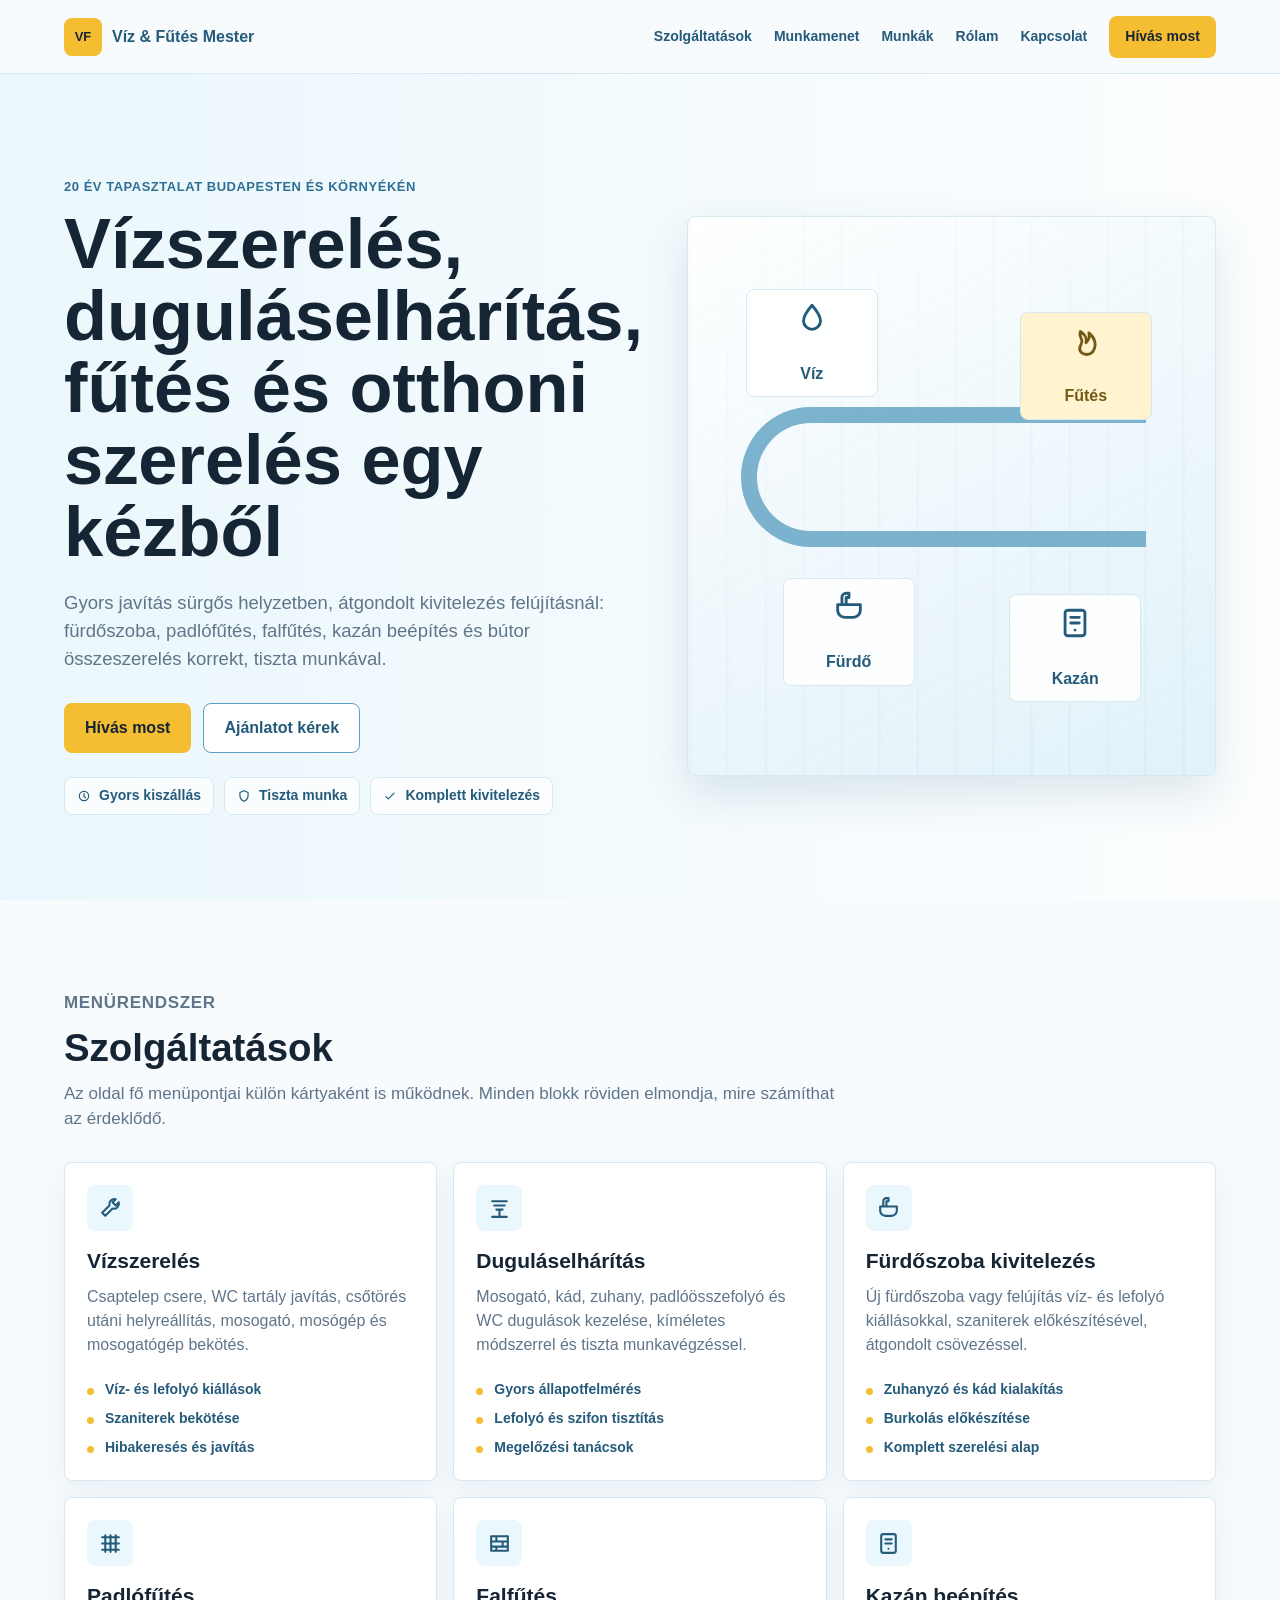
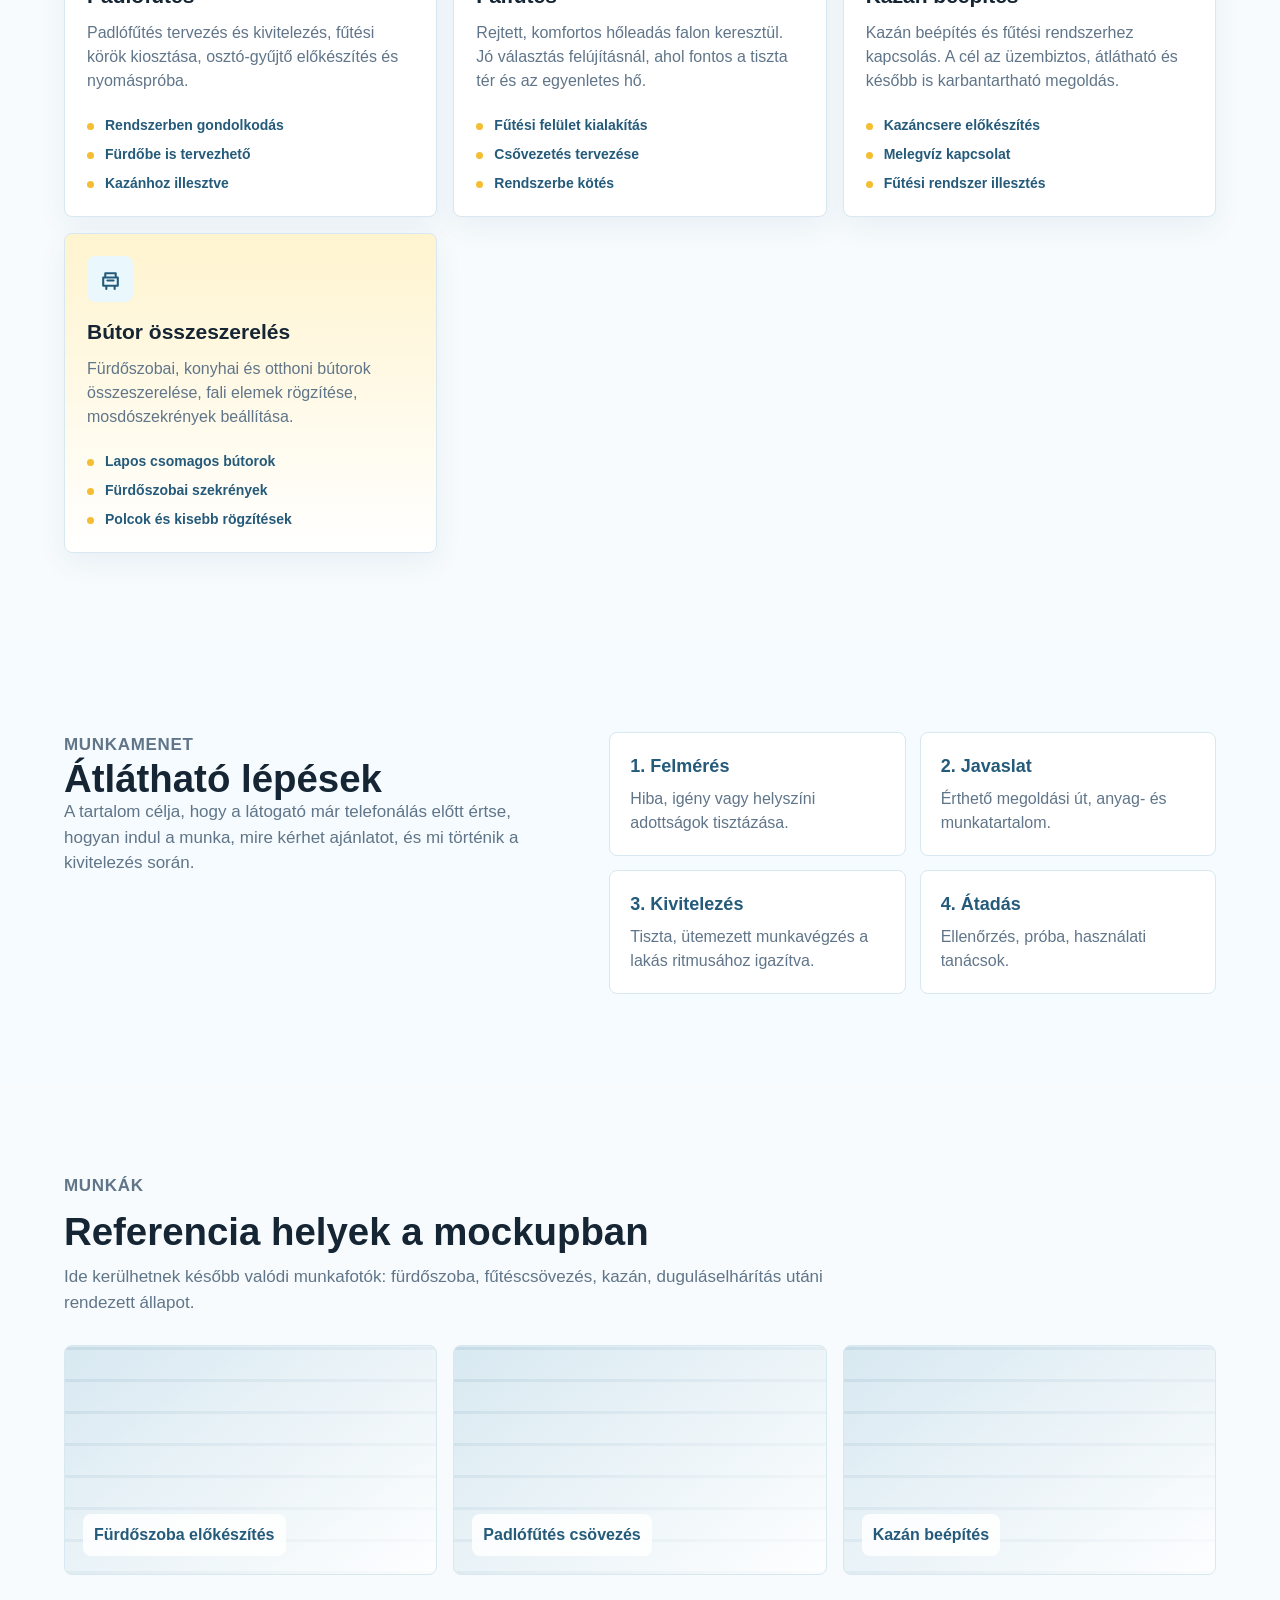
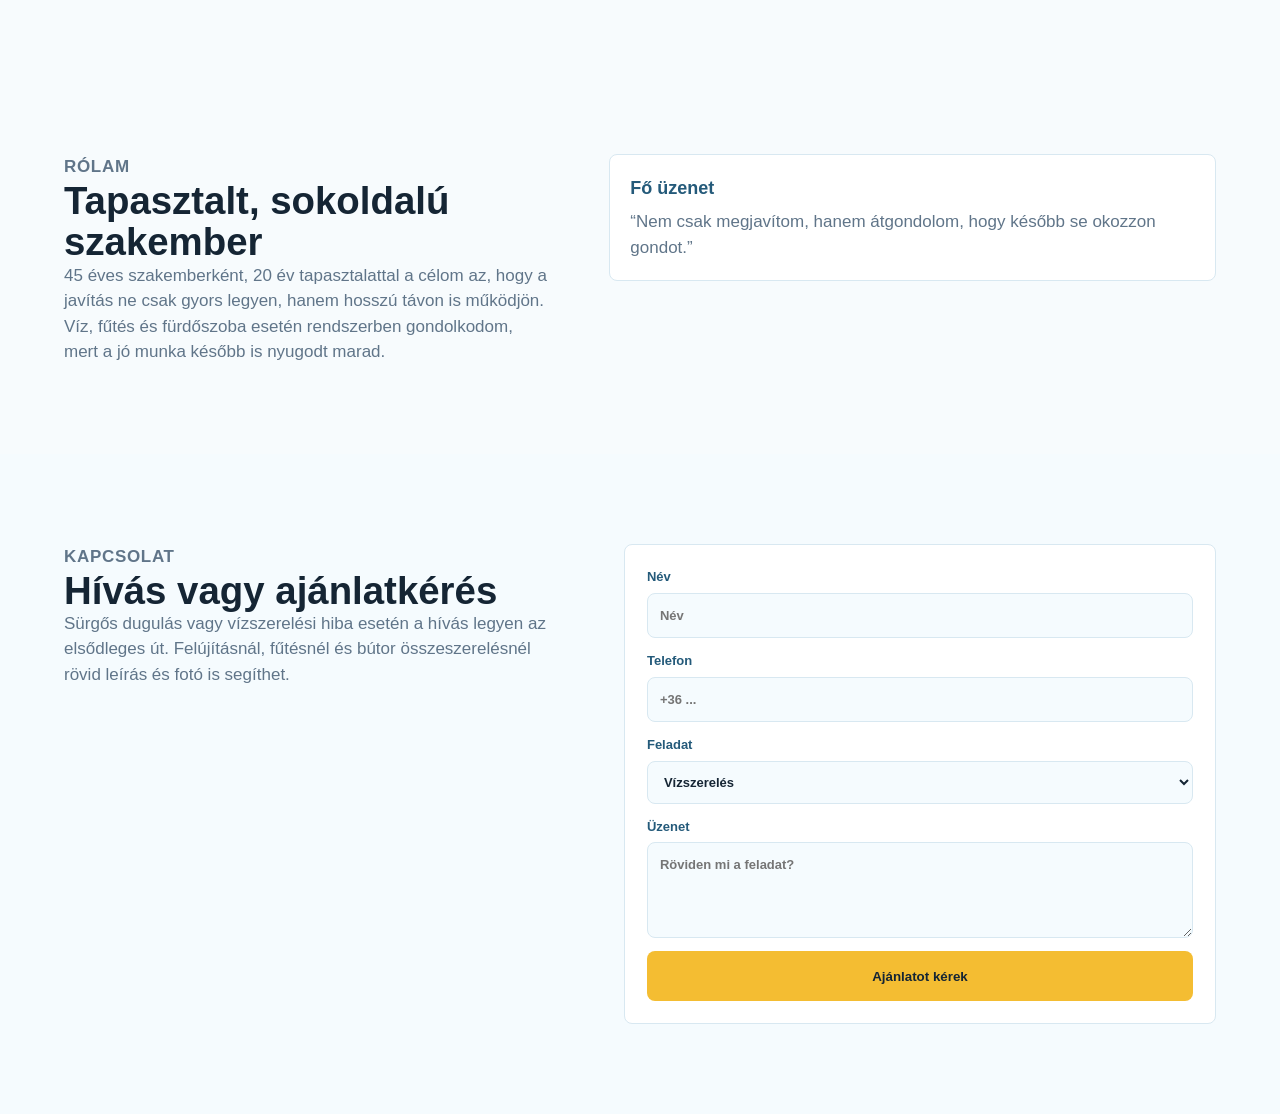
==== index.html @ c22d8363 "Add website mockup" ====
<!doctype html>
<html lang="hu">
<head>
  <meta charset="utf-8">
  <meta name="viewport" content="width=device-width, initial-scale=1">
  <title>Víz & Fűtés Mester - mockup</title>
  <meta name="description" content="Statikus weboldal mockup vízszereléshez, duguláselhárításhoz, fűtéshez és bútor összeszereléshez.">
  <link rel="stylesheet" href="styles.css">
</head>
<body>
  <header class="site-header">
    <a class="brand" href="#top" aria-label="Víz és Fűtés Mester főoldal">
      <span class="brand-mark" aria-hidden="true">VF</span>
      <span>Víz & Fűtés Mester</span>
    </a>

    <button class="menu-toggle" type="button" aria-expanded="false" aria-controls="site-menu">
      <span></span><span></span><span></span>
      <span class="sr-only">Menü</span>
    </button>

    <nav id="site-menu" class="site-nav" aria-label="Főmenü">
      <a href="#szolgaltatasok">Szolgáltatások</a>
      <a href="#munkamenet">Munkamenet</a>
      <a href="#referenciak">Munkák</a>
      <a href="#rolam">Rólam</a>
      <a href="#kapcsolat">Kapcsolat</a>
      <a class="nav-call" href="tel:+36000000000">Hívás most</a>
    </nav>
  </header>

  <main id="top">
    <section class="hero">
      <div class="hero-copy">
        <p class="eyebrow">20 év tapasztalat Budapesten és környékén</p>
        <h1>Vízszerelés, duguláselhárítás, fűtés és otthoni szerelés egy kézből</h1>
        <p class="lead">Gyors javítás sürgős helyzetben, átgondolt kivitelezés felújításnál: fürdőszoba, padlófűtés, falfűtés, kazán beépítés és bútor összeszerelés korrekt, tiszta munkával.</p>
        <div class="hero-actions">
          <a class="btn btn-primary" href="tel:+36000000000">Hívás most</a>
          <a class="btn btn-secondary" href="#kapcsolat">Ajánlatot kérek</a>
        </div>
        <div class="trust-row" aria-label="Bizalmi elemek">
          <span><svg aria-hidden="true"><use href="#i-clock"></use></svg> Gyors kiszállás</span>
          <span><svg aria-hidden="true"><use href="#i-shield"></use></svg> Tiszta munka</span>
          <span><svg aria-hidden="true"><use href="#i-check"></use></svg> Komplett kivitelezés</span>
        </div>
      </div>

      <div class="hero-visual" aria-label="Szerelési témájú illusztráció">
        <div class="tile tile-water"><svg aria-hidden="true"><use href="#i-drop"></use></svg><span>Víz</span></div>
        <div class="pipe-line"></div>
        <div class="tile tile-heat"><svg aria-hidden="true"><use href="#i-heat"></use></svg><span>Fűtés</span></div>
        <div class="tile tile-bath"><svg aria-hidden="true"><use href="#i-bath"></use></svg><span>Fürdő</span></div>
        <div class="tile tile-boiler"><svg aria-hidden="true"><use href="#i-boiler"></use></svg><span>Kazán</span></div>
      </div>
    </section>

    <section id="szolgaltatasok" class="section">
      <div class="section-head">
        <p class="eyebrow">Menürendszer</p>
        <h2>Szolgáltatások</h2>
        <p>Az oldal fő menüpontjai külön kártyaként is működnek. Minden blokk röviden elmondja, mire számíthat az érdeklődő.</p>
      </div>

      <div class="service-grid">
        <article class="service-card">
          <div class="service-icon"><svg aria-hidden="true"><use href="#i-wrench"></use></svg></div>
          <h3>Vízszerelés</h3>
          <p>Csaptelep csere, WC tartály javítás, csőtörés utáni helyreállítás, mosogató, mosógép és mosogatógép bekötés.</p>
          <ul>
            <li>Víz- és lefolyó kiállások</li>
            <li>Szaniterek bekötése</li>
            <li>Hibakeresés és javítás</li>
          </ul>
        </article>

        <article class="service-card">
          <div class="service-icon"><svg aria-hidden="true"><use href="#i-drain"></use></svg></div>
          <h3>Duguláselhárítás</h3>
          <p>Mosogató, kád, zuhany, padlóösszefolyó és WC dugulások kezelése, kíméletes módszerrel és tiszta munkavégzéssel.</p>
          <ul>
            <li>Gyors állapotfelmérés</li>
            <li>Lefolyó és szifon tisztítás</li>
            <li>Megelőzési tanácsok</li>
          </ul>
        </article>

        <article class="service-card">
          <div class="service-icon"><svg aria-hidden="true"><use href="#i-bath"></use></svg></div>
          <h3>Fürdőszoba kivitelezés</h3>
          <p>Új fürdőszoba vagy felújítás víz- és lefolyó kiállásokkal, szaniterek előkészítésével, átgondolt csövezéssel.</p>
          <ul>
            <li>Zuhanyzó és kád kialakítás</li>
            <li>Burkolás előkészítése</li>
            <li>Komplett szerelési alap</li>
          </ul>
        </article>

        <article class="service-card">
          <div class="service-icon"><svg aria-hidden="true"><use href="#i-floor"></use></svg></div>
          <h3>Padlófűtés</h3>
          <p>Padlófűtés tervezés és kivitelezés, fűtési körök kiosztása, osztó-gyűjtő előkészítés és nyomáspróba.</p>
          <ul>
            <li>Rendszerben gondolkodás</li>
            <li>Fürdőbe is tervezhető</li>
            <li>Kazánhoz illesztve</li>
          </ul>
        </article>

        <article class="service-card">
          <div class="service-icon"><svg aria-hidden="true"><use href="#i-wall"></use></svg></div>
          <h3>Falfűtés</h3>
          <p>Rejtett, komfortos hőleadás falon keresztül. Jó választás felújításnál, ahol fontos a tiszta tér és az egyenletes hő.</p>
          <ul>
            <li>Fűtési felület kialakítás</li>
            <li>Csővezetés tervezése</li>
            <li>Rendszerbe kötés</li>
          </ul>
        </article>

        <article class="service-card">
          <div class="service-icon"><svg aria-hidden="true"><use href="#i-boiler"></use></svg></div>
          <h3>Kazán beépítés</h3>
          <p>Kazán beépítés és fűtési rendszerhez kapcsolás. A cél az üzembiztos, átlátható és később is karbantartható megoldás.</p>
          <ul>
            <li>Kazáncsere előkészítés</li>
            <li>Melegvíz kapcsolat</li>
            <li>Fűtési rendszer illesztés</li>
          </ul>
        </article>

        <article class="service-card service-card-accent">
          <div class="service-icon"><svg aria-hidden="true"><use href="#i-furniture"></use></svg></div>
          <h3>Bútor összeszerelés</h3>
          <p>Fürdőszobai, konyhai és otthoni bútorok összeszerelése, fali elemek rögzítése, mosdószekrények beállítása.</p>
          <ul>
            <li>Lapos csomagos bútorok</li>
            <li>Fürdőszobai szekrények</li>
            <li>Polcok és kisebb rögzítések</li>
          </ul>
        </article>
      </div>
    </section>

    <section id="munkamenet" class="section split">
      <div>
        <p class="eyebrow">Munkamenet</p>
        <h2>Átlátható lépések</h2>
        <p>A tartalom célja, hogy a látogató már telefonálás előtt értse, hogyan indul a munka, mire kérhet ajánlatot, és mi történik a kivitelezés során.</p>
      </div>
      <div class="steps">
        <div><strong>1. Felmérés</strong><span>Hiba, igény vagy helyszíni adottságok tisztázása.</span></div>
        <div><strong>2. Javaslat</strong><span>Érthető megoldási út, anyag- és munkatartalom.</span></div>
        <div><strong>3. Kivitelezés</strong><span>Tiszta, ütemezett munkavégzés a lakás ritmusához igazítva.</span></div>
        <div><strong>4. Átadás</strong><span>Ellenőrzés, próba, használati tanácsok.</span></div>
      </div>
    </section>

    <section id="referenciak" class="section">
      <div class="section-head">
        <p class="eyebrow">Munkák</p>
        <h2>Referencia helyek a mockupban</h2>
        <p>Ide kerülhetnek később valódi munkafotók: fürdőszoba, fűtéscsövezés, kazán, duguláselhárítás utáni rendezett állapot.</p>
      </div>
      <div class="work-grid">
        <div class="work-card"><span>Fürdőszoba előkészítés</span></div>
        <div class="work-card"><span>Padlófűtés csövezés</span></div>
        <div class="work-card"><span>Kazán beépítés</span></div>
      </div>
    </section>

    <section id="rolam" class="section split about">
      <div>
        <p class="eyebrow">Rólam</p>
        <h2>Tapasztalt, sokoldalú szakember</h2>
        <p>45 éves szakemberként, 20 év tapasztalattal a célom az, hogy a javítás ne csak gyors legyen, hanem hosszú távon is működjön. Víz, fűtés és fürdőszoba esetén rendszerben gondolkodom, mert a jó munka később is nyugodt marad.</p>
      </div>
      <div class="about-card">
        <strong>Fő üzenet</strong>
        <p>“Nem csak megjavítom, hanem átgondolom, hogy később se okozzon gondot.”</p>
      </div>
    </section>

    <section id="kapcsolat" class="section contact">
      <div>
        <p class="eyebrow">Kapcsolat</p>
        <h2>Hívás vagy ajánlatkérés</h2>
        <p>Sürgős dugulás vagy vízszerelési hiba esetén a hívás legyen az elsődleges út. Felújításnál, fűtésnél és bútor összeszerelésnél rövid leírás és fotó is segíthet.</p>
      </div>
      <form class="contact-form">
        <label>Név<input type="text" placeholder="Név"></label>
        <label>Telefon<input type="tel" placeholder="+36 ..."></label>
        <label>Feladat<select><option>Vízszerelés</option><option>Duguláselhárítás</option><option>Fürdőszoba</option><option>Padlófűtés</option><option>Falfűtés</option><option>Kazán beépítés</option><option>Bútor összeszerelés</option></select></label>
        <label>Üzenet<textarea placeholder="Röviden mi a feladat?"></textarea></label>
        <button class="btn btn-primary" type="button">Ajánlatot kérek</button>
      </form>
    </section>
  </main>

  <div class="mobile-bar">
    <a href="tel:+36000000000">Hívás</a>
    <a href="#kapcsolat">Ajánlat</a>
  </div>

  <svg class="icon-sprite" aria-hidden="true" focusable="false">
    <symbol id="i-drop" viewBox="0 0 24 24"><path d="M12 3s6 7 6 11a6 6 0 0 1-12 0c0-4 6-11 6-11z"/></symbol>
    <symbol id="i-heat" viewBox="0 0 24 24"><path d="M8 20c-2-3 2-5 1-8-.5-2-2-3-1-6 3 2 5 4 4 8 2-2 3-4 2-7 4 3 6 8 3 13-2 3-7 3-9 0z"/></symbol>
    <symbol id="i-bath" viewBox="0 0 24 24"><path d="M4 11h16v4a5 5 0 0 1-5 5H9a5 5 0 0 1-5-5v-4zm3 0V6a3 3 0 0 1 3-3h2v3h-2v5"/></symbol>
    <symbol id="i-boiler" viewBox="0 0 24 24"><path d="M7 3h10a2 2 0 0 1 2 2v14a2 2 0 0 1-2 2H7a2 2 0 0 1-2-2V5a2 2 0 0 1 2-2zm2 5h6M9 12h6m-3 5h.01"/></symbol>
    <symbol id="i-wrench" viewBox="0 0 24 24"><path d="M20 7a5 5 0 0 1-6 6L7 20l-3-3 7-7a5 5 0 0 1 6-6l-3 3 3 3 3-3z"/></symbol>
    <symbol id="i-drain" viewBox="0 0 24 24"><path d="M5 6h14M7 10h10M9 14h6m-3 0v7M5 21h14"/></symbol>
    <symbol id="i-floor" viewBox="0 0 24 24"><path d="M4 6h16M4 12h16M4 18h16M7 4v16m5-16v16m5-16v16"/></symbol>
    <symbol id="i-wall" viewBox="0 0 24 24"><path d="M4 5h16v14H4zM4 10h16M4 15h16M9 5v5m6 0v5M9 15v4"/></symbol>
    <symbol id="i-furniture" viewBox="0 0 24 24"><path d="M5 10h14v8H5zM7 6h10v4H7zm1 12v3m8-3v3M9 13h6"/></symbol>
    <symbol id="i-clock" viewBox="0 0 24 24"><path d="M12 4a8 8 0 1 0 0 16 8 8 0 0 0 0-16zm0 4v5l3 2"/></symbol>
    <symbol id="i-shield" viewBox="0 0 24 24"><path d="M12 3l7 3v5c0 5-3 8-7 10-4-2-7-5-7-10V6l7-3z"/></symbol>
    <symbol id="i-check" viewBox="0 0 24 24"><path d="M5 13l4 4L19 7"/></symbol>
  </svg>

  <script src="script.js"></script>
</body>
</html>
---- styles.css ----
:root {
  --ink: #152534;
  --muted: #607589;
  --line: #d8e8f1;
  --paper: #f7fbfd;
  --white: #ffffff;
  --blue-900: #245a7a;
  --blue-800: #2f6f94;
  --blue-600: #5b9fc0;
  --blue-200: #d9eef7;
  --blue-100: #eaf7fc;
  --blue-050: #f5fbfe;
  --yellow: #f4bd32;
  --yellow-soft: #fff4cf;
  --shadow: 0 18px 46px rgba(36, 90, 122, .14);
}

* {
  box-sizing: border-box;
}

html {
  scroll-behavior: smooth;
}

body {
  margin: 0;
  color: var(--ink);
  background: var(--paper);
  font-family: Arial, Helvetica, sans-serif;
  line-height: 1.5;
}

a {
  color: inherit;
  text-decoration: none;
}

svg {
  width: 1em;
  height: 1em;
  fill: none;
  stroke: currentColor;
  stroke-width: 2;
  stroke-linecap: round;
  stroke-linejoin: round;
}

.sr-only {
  position: absolute;
  width: 1px;
  height: 1px;
  padding: 0;
  margin: -1px;
  overflow: hidden;
  clip: rect(0, 0, 0, 0);
  white-space: nowrap;
  border: 0;
}

.site-header {
  position: sticky;
  top: 0;
  z-index: 20;
  display: flex;
  align-items: center;
  justify-content: space-between;
  gap: 24px;
  min-height: 74px;
  padding: 0 clamp(18px, 5vw, 72px);
  background: rgba(247, 251, 253, .92);
  border-bottom: 1px solid var(--line);
  backdrop-filter: blur(16px);
}

.brand {
  display: inline-flex;
  align-items: center;
  gap: 10px;
  color: var(--blue-900);
  font-weight: 900;
  white-space: nowrap;
}

.brand-mark {
  display: grid;
  place-items: center;
  width: 38px;
  height: 38px;
  border-radius: 8px;
  color: var(--ink);
  background: var(--yellow);
  font-size: 13px;
  letter-spacing: 0;
}

.site-nav {
  display: flex;
  align-items: center;
  gap: 22px;
  color: var(--blue-900);
  font-size: 14px;
  font-weight: 800;
}

.site-nav a:not(.nav-call) {
  padding: 9px 0;
}

.nav-call {
  display: inline-flex;
  align-items: center;
  min-height: 42px;
  padding: 0 16px;
  border-radius: 8px;
  color: var(--ink);
  background: var(--yellow);
}

.menu-toggle {
  display: none;
  width: 42px;
  height: 42px;
  padding: 9px;
  border: 1px solid var(--line);
  border-radius: 8px;
  background: var(--white);
}

.menu-toggle span:not(.sr-only) {
  display: block;
  width: 100%;
  height: 2px;
  margin: 5px 0;
  background: var(--blue-900);
}

.hero {
  display: grid;
  grid-template-columns: minmax(0, 1.02fr) minmax(340px, .98fr);
  gap: clamp(28px, 6vw, 72px);
  align-items: center;
  min-height: calc(100vh - 74px);
  padding: clamp(48px, 7vw, 96px) clamp(18px, 5vw, 72px) 72px;
  background:
    linear-gradient(90deg, rgba(234,247,252,.95), rgba(255,255,255,.72)),
    radial-gradient(circle at 78% 30%, rgba(244,189,50,.2), transparent 0 18%, transparent 19%);
}

.eyebrow {
  margin: 0 0 12px;
  color: var(--blue-800);
  font-size: 13px;
  font-weight: 900;
  letter-spacing: .04em;
  text-transform: uppercase;
}

h1,
h2,
h3,
p {
  letter-spacing: 0;
}

h1 {
  max-width: 830px;
  margin: 0;
  font-size: clamp(40px, 5.5vw, 76px);
  line-height: 1.02;
}

h2 {
  margin: 0;
  font-size: clamp(30px, 3vw, 46px);
  line-height: 1.08;
}

h3 {
  margin: 0;
  font-size: 21px;
  line-height: 1.18;
}

.lead {
  max-width: 760px;
  margin: 22px 0 0;
  color: var(--muted);
  font-size: clamp(17px, 1.45vw, 21px);
}

.hero-actions {
  display: flex;
  flex-wrap: wrap;
  gap: 12px;
  margin-top: 30px;
}

.btn {
  display: inline-flex;
  align-items: center;
  justify-content: center;
  min-height: 50px;
  padding: 0 20px;
  border: 1px solid transparent;
  border-radius: 8px;
  font-weight: 900;
}

.btn-primary {
  color: var(--ink);
  background: var(--yellow);
}

.btn-secondary {
  color: var(--blue-900);
  background: var(--white);
  border-color: var(--blue-600);
}

.trust-row {
  display: flex;
  flex-wrap: wrap;
  gap: 10px;
  margin-top: 24px;
}

.trust-row span {
  display: inline-flex;
  align-items: center;
  gap: 8px;
  min-height: 38px;
  padding: 0 12px;
  border: 1px solid var(--line);
  border-radius: 8px;
  color: var(--blue-900);
  background: rgba(255, 255, 255, .72);
  font-size: 14px;
  font-weight: 850;
}

.hero-visual {
  position: relative;
  min-height: min(54vw, 560px);
  border: 1px solid var(--line);
  border-radius: 8px;
  overflow: hidden;
  background:
    linear-gradient(150deg, rgba(255,255,255,.92), rgba(217,238,247,.78)),
    repeating-linear-gradient(90deg, rgba(36,90,122,.12) 0 3px, transparent 3px 38px);
  box-shadow: var(--shadow);
}

.pipe-line {
  position: absolute;
  inset: 34% 13% auto 10%;
  height: 140px;
  border: 16px solid var(--blue-600);
  border-right: 0;
  border-bottom-left-radius: 70px;
  border-top-left-radius: 70px;
  opacity: .78;
}

.tile {
  position: absolute;
  display: grid;
  gap: 7px;
  place-items: center;
  width: 132px;
  height: 108px;
  border: 1px solid var(--line);
  border-radius: 8px;
  color: var(--blue-900);
  background: rgba(255,255,255,.9);
  font-weight: 900;
}

.tile svg {
  width: 34px;
  height: 34px;
}

.tile-water { left: 11%; top: 13%; }
.tile-heat { right: 12%; top: 17%; color: #735916; background: var(--yellow-soft); }
.tile-bath { left: 18%; bottom: 16%; }
.tile-boiler { right: 14%; bottom: 13%; }

.section {
  padding: clamp(58px, 7vw, 96px) clamp(18px, 5vw, 72px);
}

.section-head {
  display: grid;
  gap: 12px;
  max-width: 780px;
  margin-bottom: 30px;
}

.section-head p,
.split p,
.about-card p,
.contact p {
  margin: 0;
  color: var(--muted);
  font-size: 17px;
}

.service-grid {
  display: grid;
  grid-template-columns: repeat(3, minmax(0, 1fr));
  gap: 16px;
}

.service-card {
  min-height: 312px;
  padding: 22px;
  border: 1px solid var(--line);
  border-radius: 8px;
  background: var(--white);
  box-shadow: 0 10px 28px rgba(36, 90, 122, .07);
}

.service-card-accent {
  background: linear-gradient(180deg, var(--yellow-soft), #fff);
}

.service-icon {
  display: grid;
  place-items: center;
  width: 46px;
  height: 46px;
  margin-bottom: 18px;
  border-radius: 8px;
  color: var(--blue-900);
  background: var(--blue-100);
}

.service-icon svg {
  width: 25px;
  height: 25px;
}

.service-card p {
  min-height: 78px;
  margin: 12px 0 16px;
  color: var(--muted);
}

.service-card ul {
  display: grid;
  gap: 8px;
  margin: 0;
  padding: 0;
  list-style: none;
}

.service-card li {
  position: relative;
  padding-left: 18px;
  color: var(--blue-900);
  font-size: 14px;
  font-weight: 800;
}

.service-card li::before {
  content: "";
  position: absolute;
  left: 0;
  top: .6em;
  width: 7px;
  height: 7px;
  border-radius: 50%;
  background: var(--yellow);
}

.split {
  display: grid;
  grid-template-columns: minmax(0, .8fr) minmax(320px, 1fr);
  gap: clamp(24px, 5vw, 60px);
  align-items: start;
  background: var(--blue-050);
}

.steps {
  display: grid;
  grid-template-columns: repeat(2, minmax(0, 1fr));
  gap: 14px;
}

.steps div,
.about-card {
  padding: 20px;
  border: 1px solid var(--line);
  border-radius: 8px;
  background: var(--white);
}

.steps strong,
.about-card strong {
  display: block;
  margin-bottom: 7px;
  color: var(--blue-900);
  font-size: 18px;
}

.steps span {
  color: var(--muted);
}

.work-grid {
  display: grid;
  grid-template-columns: repeat(3, minmax(0, 1fr));
  gap: 16px;
}

.work-card {
  min-height: 230px;
  border: 1px solid var(--line);
  border-radius: 8px;
  overflow: hidden;
  background:
    linear-gradient(145deg, rgba(91,159,192,.2), rgba(255,255,255,.85)),
    repeating-linear-gradient(0deg, rgba(36,90,122,.1) 0 3px, transparent 3px 32px);
  position: relative;
}

.work-card span {
  position: absolute;
  left: 18px;
  bottom: 18px;
  padding: 9px 11px;
  border-radius: 8px;
  color: var(--blue-900);
  background: rgba(255,255,255,.88);
  font-weight: 900;
}

.about {
  background: var(--paper);
}

.contact {
  display: grid;
  grid-template-columns: minmax(0, .76fr) minmax(320px, .9fr);
  gap: clamp(24px, 5vw, 60px);
  align-items: start;
  background: var(--blue-050);
}

.contact-form {
  display: grid;
  gap: 13px;
  padding: 22px;
  border: 1px solid var(--line);
  border-radius: 8px;
  background: var(--white);
}

label {
  display: grid;
  gap: 6px;
  color: var(--blue-900);
  font-size: 13px;
  font-weight: 900;
}

input,
select,
textarea {
  width: 100%;
  border: 1px solid var(--line);
  border-radius: 8px;
  padding: 12px;
  color: var(--ink);
  background: var(--blue-050);
  font: inherit;
}

textarea {
  min-height: 96px;
  resize: vertical;
}

.mobile-bar {
  display: none;
}

.icon-sprite {
  position: absolute;
  width: 0;
  height: 0;
  overflow: hidden;
}

@media (max-width: 980px) {
  .site-header {
    min-height: 66px;
  }

  .menu-toggle {
    display: block;
  }

  .site-nav {
    position: fixed;
    top: 66px;
    left: 12px;
    right: 12px;
    display: none;
    flex-direction: column;
    align-items: stretch;
    gap: 0;
    padding: 10px;
    border: 1px solid var(--line);
    border-radius: 8px;
    background: var(--white);
    box-shadow: var(--shadow);
  }

  .site-nav.is-open {
    display: flex;
  }

  .site-nav a {
    min-height: 42px;
    display: flex;
    align-items: center;
    padding: 0 12px;
    border-radius: 7px;
  }

  .nav-call {
    justify-content: center;
    margin-top: 8px;
  }

  .hero {
    grid-template-columns: 1fr;
    min-height: 0;
    padding-top: 46px;
  }

  .hero-visual {
    min-height: 410px;
  }

  .service-grid {
    grid-template-columns: repeat(2, minmax(0, 1fr));
  }

  .split,
  .contact {
    grid-template-columns: 1fr;
  }
}

@media (max-width: 680px) {
  body {
    padding-bottom: 62px;
  }

  .brand span:last-child {
    max-width: 158px;
    overflow: hidden;
    text-overflow: ellipsis;
  }

  h1 {
    font-size: 38px;
  }

  .hero-actions,
  .trust-row {
    display: grid;
  }

  .btn {
    width: 100%;
  }

  .hero-visual {
    min-height: 330px;
  }

  .tile {
    width: 104px;
    height: 86px;
    font-size: 13px;
  }

  .tile svg {
    width: 26px;
    height: 26px;
  }

  .service-grid,
  .work-grid,
  .steps {
    grid-template-columns: 1fr;
  }

  .service-card {
    min-height: 0;
  }

  .service-card p {
    min-height: 0;
  }

  .mobile-bar {
    position: fixed;
    z-index: 30;
    left: 10px;
    right: 10px;
    bottom: 10px;
    display: grid;
    grid-template-columns: 1fr 1fr;
    gap: 8px;
    padding: 8px;
    border-radius: 8px;
    background: var(--blue-900);
    box-shadow: var(--shadow);
  }

  .mobile-bar a {
    display: grid;
    place-items: center;
    min-height: 42px;
    border-radius: 7px;
    font-weight: 900;
  }

  .mobile-bar a:first-child {
    color: var(--ink);
    background: var(--yellow);
  }

  .mobile-bar a:last-child {
    color: var(--blue-900);
    background: var(--white);
  }
}
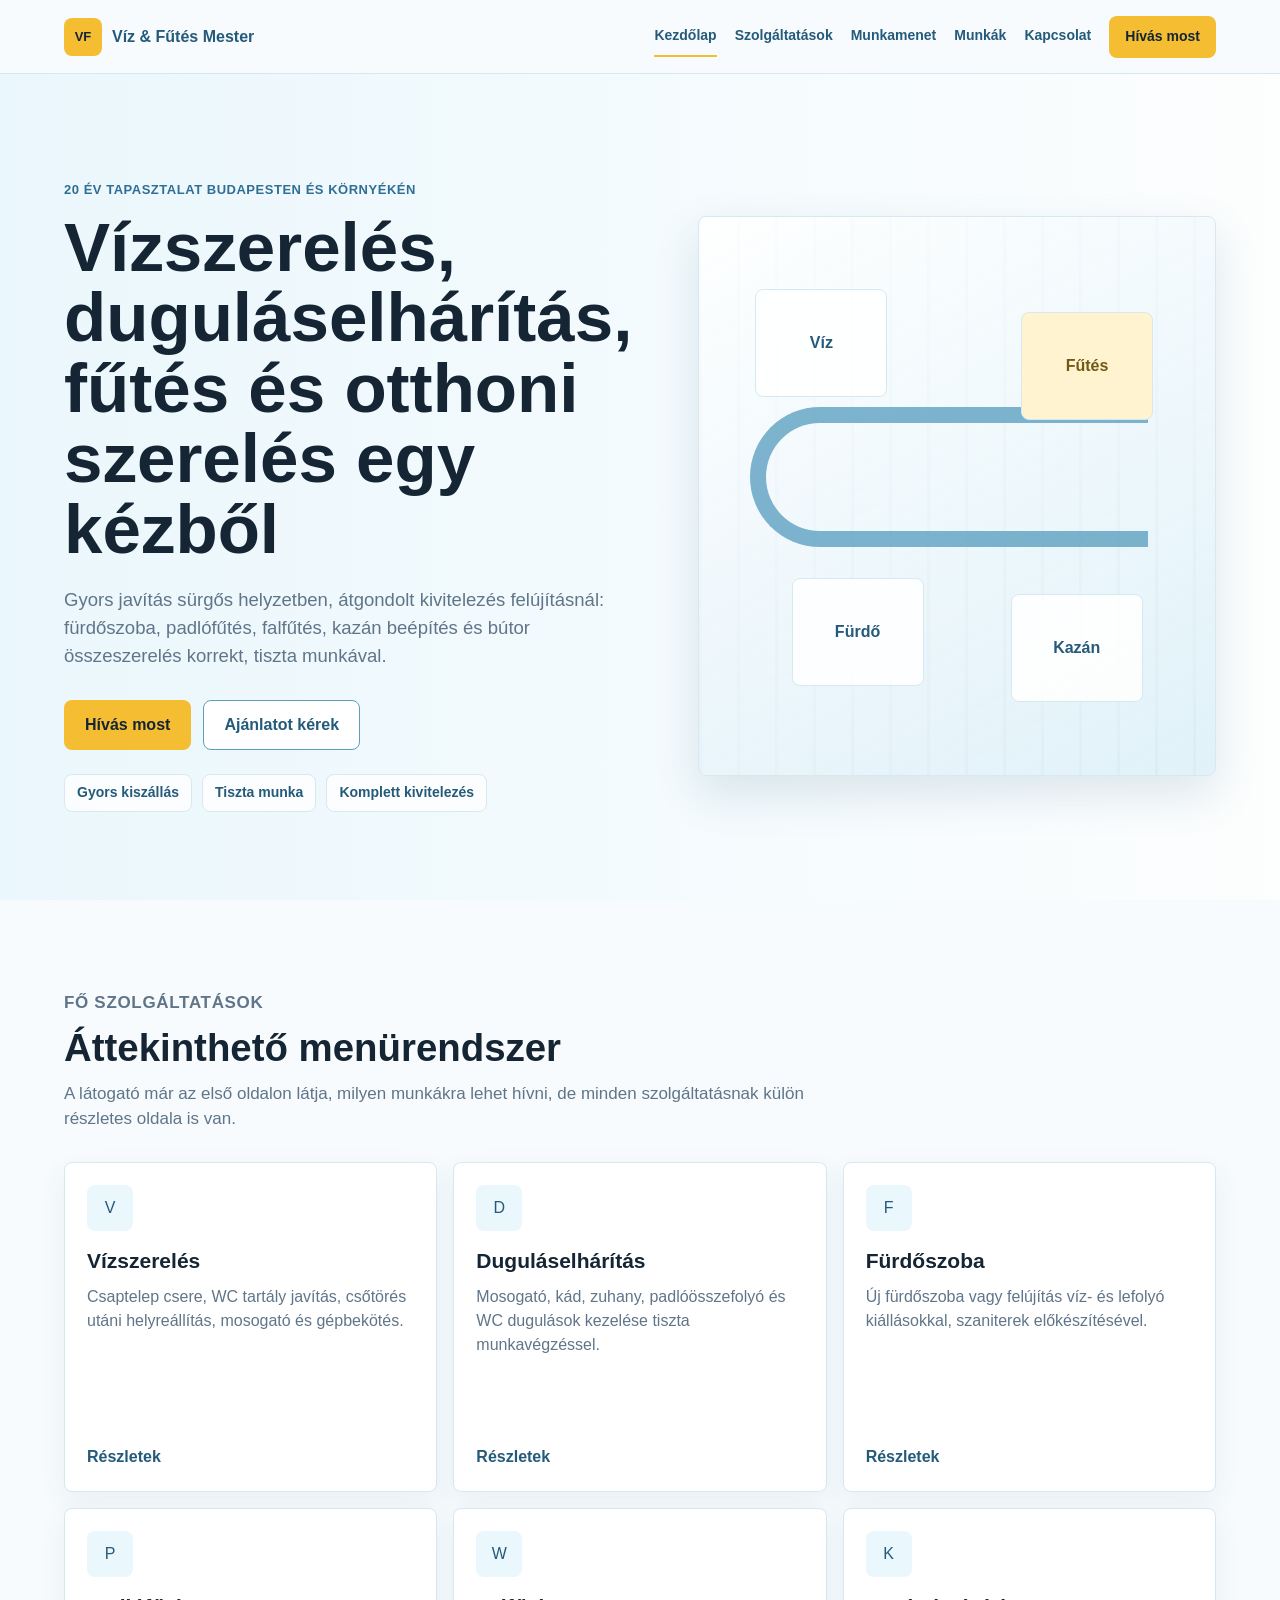
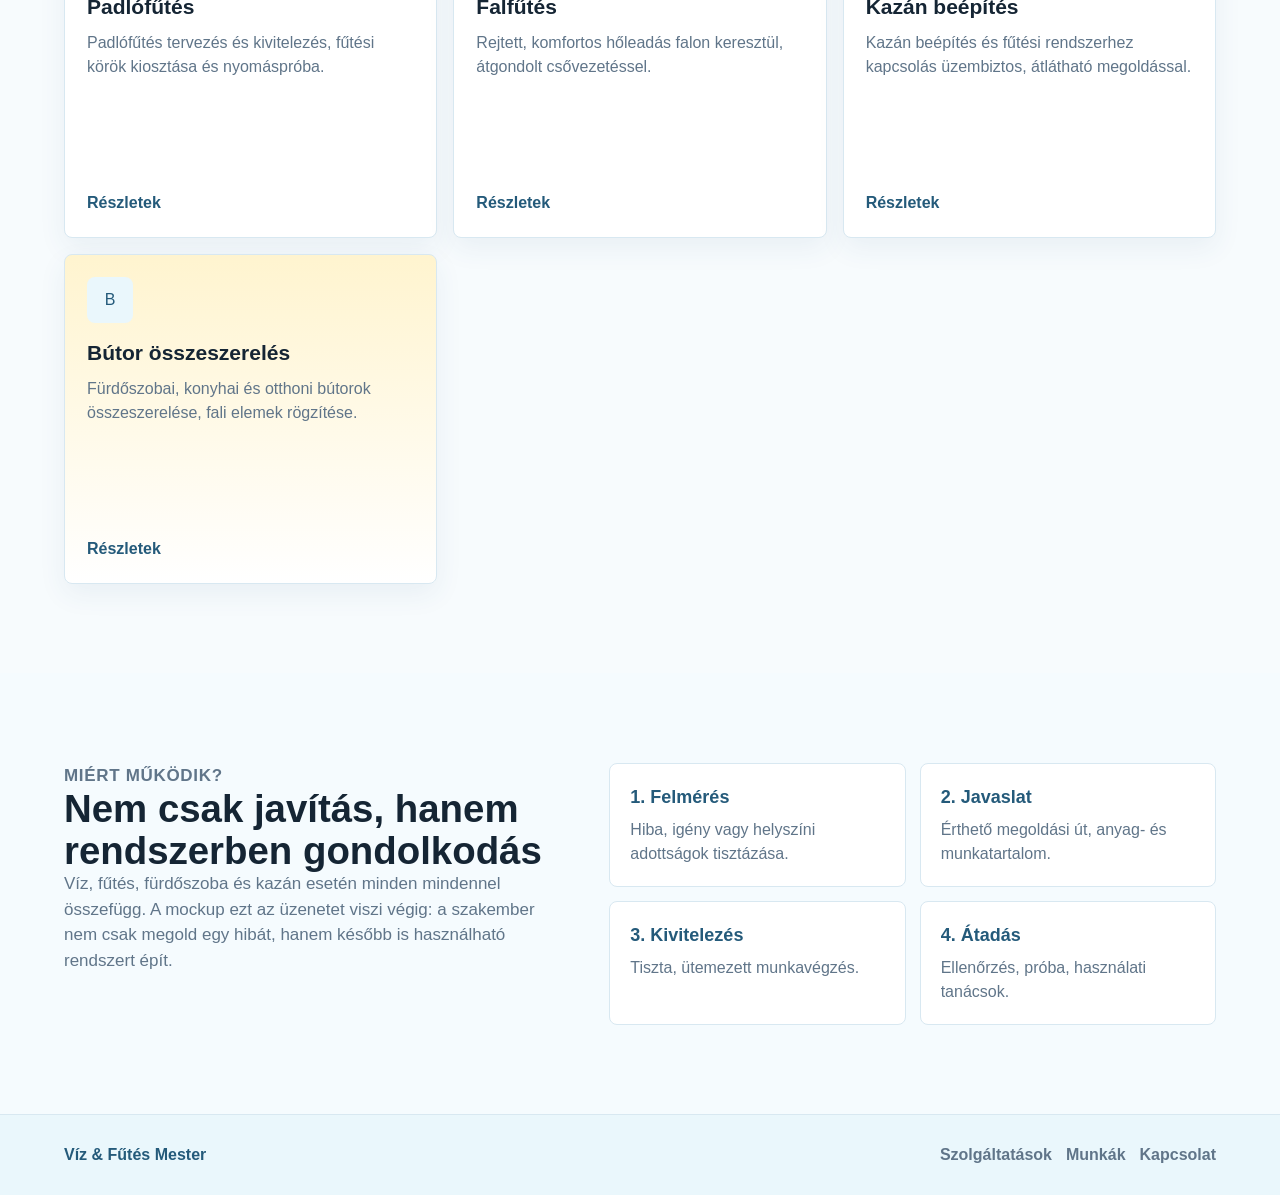
==== commit 0ffe5740: "Split mockup into multiple pages" ====
--- a/index.html
+++ b/index.html
@@ -3,220 +3,130 @@
 <head>
   <meta charset="utf-8">
   <meta name="viewport" content="width=device-width, initial-scale=1">
-  <title>Víz & Fűtés Mester - mockup</title>
-  <meta name="description" content="Statikus weboldal mockup vízszereléshez, duguláselhárításhoz, fűtéshez és bútor összeszereléshez.">
-  <link rel="stylesheet" href="styles.css">
+  <title>Víz & Fűtés Mester - vízszerelés és fűtés</title>
+  <meta name="description" content="Vízszerelés, duguláselhárítás, fürdőszoba kivitelezés, padlófűtés, falfűtés, kazán beépítés és bútor összeszerelés.">
+  <link rel="stylesheet" href="assets/css/styles.css">
 </head>
 <body>
   <header class="site-header">
-    <a class="brand" href="#top" aria-label="Víz és Fűtés Mester főoldal">
+    <a class="brand" href="index.html" aria-label="Víz és Fűtés Mester főoldal">
       <span class="brand-mark" aria-hidden="true">VF</span>
       <span>Víz & Fűtés Mester</span>
     </a>
-
     <button class="menu-toggle" type="button" aria-expanded="false" aria-controls="site-menu">
-      <span></span><span></span><span></span>
-      <span class="sr-only">Menü</span>
+      <span></span><span></span><span></span><span class="sr-only">Menü</span>
     </button>
-
     <nav id="site-menu" class="site-nav" aria-label="Főmenü">
-      <a href="#szolgaltatasok">Szolgáltatások</a>
-      <a href="#munkamenet">Munkamenet</a>
-      <a href="#referenciak">Munkák</a>
-      <a href="#rolam">Rólam</a>
-      <a href="#kapcsolat">Kapcsolat</a>
+      <a href="index.html" aria-current="page">Kezdőlap</a>
+      <a href="szolgaltatasok.html">Szolgáltatások</a>
+      <a href="munkamenet.html">Munkamenet</a>
+      <a href="munkak.html">Munkák</a>
+      <a href="kapcsolat.html">Kapcsolat</a>
       <a class="nav-call" href="tel:+36000000000">Hívás most</a>
     </nav>
   </header>
 
-  <main id="top">
+  <main>
     <section class="hero">
-      <div class="hero-copy">
+      <div>
         <p class="eyebrow">20 év tapasztalat Budapesten és környékén</p>
         <h1>Vízszerelés, duguláselhárítás, fűtés és otthoni szerelés egy kézből</h1>
         <p class="lead">Gyors javítás sürgős helyzetben, átgondolt kivitelezés felújításnál: fürdőszoba, padlófűtés, falfűtés, kazán beépítés és bútor összeszerelés korrekt, tiszta munkával.</p>
         <div class="hero-actions">
           <a class="btn btn-primary" href="tel:+36000000000">Hívás most</a>
-          <a class="btn btn-secondary" href="#kapcsolat">Ajánlatot kérek</a>
+          <a class="btn btn-secondary" href="kapcsolat.html">Ajánlatot kérek</a>
         </div>
         <div class="trust-row" aria-label="Bizalmi elemek">
-          <span><svg aria-hidden="true"><use href="#i-clock"></use></svg> Gyors kiszállás</span>
-          <span><svg aria-hidden="true"><use href="#i-shield"></use></svg> Tiszta munka</span>
-          <span><svg aria-hidden="true"><use href="#i-check"></use></svg> Komplett kivitelezés</span>
+          <span>Gyors kiszállás</span>
+          <span>Tiszta munka</span>
+          <span>Komplett kivitelezés</span>
         </div>
       </div>
-
       <div class="hero-visual" aria-label="Szerelési témájú illusztráció">
-        <div class="tile tile-water"><svg aria-hidden="true"><use href="#i-drop"></use></svg><span>Víz</span></div>
+        <div class="tile tile-water"><span>Víz</span></div>
         <div class="pipe-line"></div>
-        <div class="tile tile-heat"><svg aria-hidden="true"><use href="#i-heat"></use></svg><span>Fűtés</span></div>
-        <div class="tile tile-bath"><svg aria-hidden="true"><use href="#i-bath"></use></svg><span>Fürdő</span></div>
-        <div class="tile tile-boiler"><svg aria-hidden="true"><use href="#i-boiler"></use></svg><span>Kazán</span></div>
+        <div class="tile tile-heat"><span>Fűtés</span></div>
+        <div class="tile tile-bath"><span>Fürdő</span></div>
+        <div class="tile tile-boiler"><span>Kazán</span></div>
       </div>
     </section>
 
-    <section id="szolgaltatasok" class="section">
+    <section class="section">
       <div class="section-head">
-        <p class="eyebrow">Menürendszer</p>
-        <h2>Szolgáltatások</h2>
-        <p>Az oldal fő menüpontjai külön kártyaként is működnek. Minden blokk röviden elmondja, mire számíthat az érdeklődő.</p>
+        <p class="eyebrow">Fő szolgáltatások</p>
+        <h2>Áttekinthető menürendszer</h2>
+        <p>A látogató már az első oldalon látja, milyen munkákra lehet hívni, de minden szolgáltatásnak külön részletes oldala is van.</p>
       </div>
-
       <div class="service-grid">
         <article class="service-card">
-          <div class="service-icon"><svg aria-hidden="true"><use href="#i-wrench"></use></svg></div>
+          <div class="service-icon">V</div>
           <h3>Vízszerelés</h3>
-          <p>Csaptelep csere, WC tartály javítás, csőtörés utáni helyreállítás, mosogató, mosógép és mosogatógép bekötés.</p>
-          <ul>
-            <li>Víz- és lefolyó kiállások</li>
-            <li>Szaniterek bekötése</li>
-            <li>Hibakeresés és javítás</li>
-          </ul>
+          <p>Csaptelep csere, WC tartály javítás, csőtörés utáni helyreállítás, mosogató és gépbekötés.</p>
+          <a class="text-link" href="vizszereles.html">Részletek</a>
         </article>
-
         <article class="service-card">
-          <div class="service-icon"><svg aria-hidden="true"><use href="#i-drain"></use></svg></div>
+          <div class="service-icon">D</div>
           <h3>Duguláselhárítás</h3>
-          <p>Mosogató, kád, zuhany, padlóösszefolyó és WC dugulások kezelése, kíméletes módszerrel és tiszta munkavégzéssel.</p>
-          <ul>
-            <li>Gyors állapotfelmérés</li>
-            <li>Lefolyó és szifon tisztítás</li>
-            <li>Megelőzési tanácsok</li>
-          </ul>
+          <p>Mosogató, kád, zuhany, padlóösszefolyó és WC dugulások kezelése tiszta munkavégzéssel.</p>
+          <a class="text-link" href="dugulaselharitas.html">Részletek</a>
         </article>
-
         <article class="service-card">
-          <div class="service-icon"><svg aria-hidden="true"><use href="#i-bath"></use></svg></div>
-          <h3>Fürdőszoba kivitelezés</h3>
-          <p>Új fürdőszoba vagy felújítás víz- és lefolyó kiállásokkal, szaniterek előkészítésével, átgondolt csövezéssel.</p>
-          <ul>
-            <li>Zuhanyzó és kád kialakítás</li>
-            <li>Burkolás előkészítése</li>
-            <li>Komplett szerelési alap</li>
-          </ul>
+          <div class="service-icon">F</div>
+          <h3>Fürdőszoba</h3>
+          <p>Új fürdőszoba vagy felújítás víz- és lefolyó kiállásokkal, szaniterek előkészítésével.</p>
+          <a class="text-link" href="furdoszoba.html">Részletek</a>
         </article>
-
         <article class="service-card">
-          <div class="service-icon"><svg aria-hidden="true"><use href="#i-floor"></use></svg></div>
+          <div class="service-icon">P</div>
           <h3>Padlófűtés</h3>
-          <p>Padlófűtés tervezés és kivitelezés, fűtési körök kiosztása, osztó-gyűjtő előkészítés és nyomáspróba.</p>
-          <ul>
-            <li>Rendszerben gondolkodás</li>
-            <li>Fürdőbe is tervezhető</li>
-            <li>Kazánhoz illesztve</li>
-          </ul>
+          <p>Padlófűtés tervezés és kivitelezés, fűtési körök kiosztása és nyomáspróba.</p>
+          <a class="text-link" href="padlofutes.html">Részletek</a>
         </article>
-
         <article class="service-card">
-          <div class="service-icon"><svg aria-hidden="true"><use href="#i-wall"></use></svg></div>
+          <div class="service-icon">W</div>
           <h3>Falfűtés</h3>
-          <p>Rejtett, komfortos hőleadás falon keresztül. Jó választás felújításnál, ahol fontos a tiszta tér és az egyenletes hő.</p>
-          <ul>
-            <li>Fűtési felület kialakítás</li>
-            <li>Csővezetés tervezése</li>
-            <li>Rendszerbe kötés</li>
-          </ul>
+          <p>Rejtett, komfortos hőleadás falon keresztül, átgondolt csővezetéssel.</p>
+          <a class="text-link" href="falfutes.html">Részletek</a>
         </article>
-
         <article class="service-card">
-          <div class="service-icon"><svg aria-hidden="true"><use href="#i-boiler"></use></svg></div>
+          <div class="service-icon">K</div>
           <h3>Kazán beépítés</h3>
-          <p>Kazán beépítés és fűtési rendszerhez kapcsolás. A cél az üzembiztos, átlátható és később is karbantartható megoldás.</p>
-          <ul>
-            <li>Kazáncsere előkészítés</li>
-            <li>Melegvíz kapcsolat</li>
-            <li>Fűtési rendszer illesztés</li>
-          </ul>
+          <p>Kazán beépítés és fűtési rendszerhez kapcsolás üzembiztos, átlátható megoldással.</p>
+          <a class="text-link" href="kazan-beepites.html">Részletek</a>
         </article>
-
         <article class="service-card service-card-accent">
-          <div class="service-icon"><svg aria-hidden="true"><use href="#i-furniture"></use></svg></div>
+          <div class="service-icon">B</div>
           <h3>Bútor összeszerelés</h3>
-          <p>Fürdőszobai, konyhai és otthoni bútorok összeszerelése, fali elemek rögzítése, mosdószekrények beállítása.</p>
-          <ul>
-            <li>Lapos csomagos bútorok</li>
-            <li>Fürdőszobai szekrények</li>
-            <li>Polcok és kisebb rögzítések</li>
-          </ul>
+          <p>Fürdőszobai, konyhai és otthoni bútorok összeszerelése, fali elemek rögzítése.</p>
+          <a class="text-link" href="butor-osszeszereles.html">Részletek</a>
         </article>
       </div>
     </section>
 
-    <section id="munkamenet" class="section split">
+    <section class="section section-soft split">
       <div>
-        <p class="eyebrow">Munkamenet</p>
-        <h2>Átlátható lépések</h2>
-        <p>A tartalom célja, hogy a látogató már telefonálás előtt értse, hogyan indul a munka, mire kérhet ajánlatot, és mi történik a kivitelezés során.</p>
+        <p class="eyebrow">Miért működik?</p>
+        <h2>Nem csak javítás, hanem rendszerben gondolkodás</h2>
+        <p>Víz, fűtés, fürdőszoba és kazán esetén minden mindennel összefügg. A mockup ezt az üzenetet viszi végig: a szakember nem csak megold egy hibát, hanem később is használható rendszert épít.</p>
       </div>
       <div class="steps">
         <div><strong>1. Felmérés</strong><span>Hiba, igény vagy helyszíni adottságok tisztázása.</span></div>
         <div><strong>2. Javaslat</strong><span>Érthető megoldási út, anyag- és munkatartalom.</span></div>
-        <div><strong>3. Kivitelezés</strong><span>Tiszta, ütemezett munkavégzés a lakás ritmusához igazítva.</span></div>
+        <div><strong>3. Kivitelezés</strong><span>Tiszta, ütemezett munkavégzés.</span></div>
         <div><strong>4. Átadás</strong><span>Ellenőrzés, próba, használati tanácsok.</span></div>
       </div>
     </section>
-
-    <section id="referenciak" class="section">
-      <div class="section-head">
-        <p class="eyebrow">Munkák</p>
-        <h2>Referencia helyek a mockupban</h2>
-        <p>Ide kerülhetnek később valódi munkafotók: fürdőszoba, fűtéscsövezés, kazán, duguláselhárítás utáni rendezett állapot.</p>
-      </div>
-      <div class="work-grid">
-        <div class="work-card"><span>Fürdőszoba előkészítés</span></div>
-        <div class="work-card"><span>Padlófűtés csövezés</span></div>
-        <div class="work-card"><span>Kazán beépítés</span></div>
-      </div>
-    </section>
-
-    <section id="rolam" class="section split about">
-      <div>
-        <p class="eyebrow">Rólam</p>
-        <h2>Tapasztalt, sokoldalú szakember</h2>
-        <p>45 éves szakemberként, 20 év tapasztalattal a célom az, hogy a javítás ne csak gyors legyen, hanem hosszú távon is működjön. Víz, fűtés és fürdőszoba esetén rendszerben gondolkodom, mert a jó munka később is nyugodt marad.</p>
-      </div>
-      <div class="about-card">
-        <strong>Fő üzenet</strong>
-        <p>“Nem csak megjavítom, hanem átgondolom, hogy később se okozzon gondot.”</p>
-      </div>
-    </section>
-
-    <section id="kapcsolat" class="section contact">
-      <div>
-        <p class="eyebrow">Kapcsolat</p>
-        <h2>Hívás vagy ajánlatkérés</h2>
-        <p>Sürgős dugulás vagy vízszerelési hiba esetén a hívás legyen az elsődleges út. Felújításnál, fűtésnél és bútor összeszerelésnél rövid leírás és fotó is segíthet.</p>
-      </div>
-      <form class="contact-form">
-        <label>Név<input type="text" placeholder="Név"></label>
-        <label>Telefon<input type="tel" placeholder="+36 ..."></label>
-        <label>Feladat<select><option>Vízszerelés</option><option>Duguláselhárítás</option><option>Fürdőszoba</option><option>Padlófűtés</option><option>Falfűtés</option><option>Kazán beépítés</option><option>Bútor összeszerelés</option></select></label>
-        <label>Üzenet<textarea placeholder="Röviden mi a feladat?"></textarea></label>
-        <button class="btn btn-primary" type="button">Ajánlatot kérek</button>
-      </form>
-    </section>
   </main>
 
-  <div class="mobile-bar">
-    <a href="tel:+36000000000">Hívás</a>
-    <a href="#kapcsolat">Ajánlat</a>
-  </div>
-
-  <svg class="icon-sprite" aria-hidden="true" focusable="false">
-    <symbol id="i-drop" viewBox="0 0 24 24"><path d="M12 3s6 7 6 11a6 6 0 0 1-12 0c0-4 6-11 6-11z"/></symbol>
-    <symbol id="i-heat" viewBox="0 0 24 24"><path d="M8 20c-2-3 2-5 1-8-.5-2-2-3-1-6 3 2 5 4 4 8 2-2 3-4 2-7 4 3 6 8 3 13-2 3-7 3-9 0z"/></symbol>
-    <symbol id="i-bath" viewBox="0 0 24 24"><path d="M4 11h16v4a5 5 0 0 1-5 5H9a5 5 0 0 1-5-5v-4zm3 0V6a3 3 0 0 1 3-3h2v3h-2v5"/></symbol>
-    <symbol id="i-boiler" viewBox="0 0 24 24"><path d="M7 3h10a2 2 0 0 1 2 2v14a2 2 0 0 1-2 2H7a2 2 0 0 1-2-2V5a2 2 0 0 1 2-2zm2 5h6M9 12h6m-3 5h.01"/></symbol>
-    <symbol id="i-wrench" viewBox="0 0 24 24"><path d="M20 7a5 5 0 0 1-6 6L7 20l-3-3 7-7a5 5 0 0 1 6-6l-3 3 3 3 3-3z"/></symbol>
-    <symbol id="i-drain" viewBox="0 0 24 24"><path d="M5 6h14M7 10h10M9 14h6m-3 0v7M5 21h14"/></symbol>
-    <symbol id="i-floor" viewBox="0 0 24 24"><path d="M4 6h16M4 12h16M4 18h16M7 4v16m5-16v16m5-16v16"/></symbol>
-    <symbol id="i-wall" viewBox="0 0 24 24"><path d="M4 5h16v14H4zM4 10h16M4 15h16M9 5v5m6 0v5M9 15v4"/></symbol>
-    <symbol id="i-furniture" viewBox="0 0 24 24"><path d="M5 10h14v8H5zM7 6h10v4H7zm1 12v3m8-3v3M9 13h6"/></symbol>
-    <symbol id="i-clock" viewBox="0 0 24 24"><path d="M12 4a8 8 0 1 0 0 16 8 8 0 0 0 0-16zm0 4v5l3 2"/></symbol>
-    <symbol id="i-shield" viewBox="0 0 24 24"><path d="M12 3l7 3v5c0 5-3 8-7 10-4-2-7-5-7-10V6l7-3z"/></symbol>
-    <symbol id="i-check" viewBox="0 0 24 24"><path d="M5 13l4 4L19 7"/></symbol>
-  </svg>
-
-  <script src="script.js"></script>
+  <footer class="site-footer">
+    <div>Víz & Fűtés Mester</div>
+    <div class="footer-links">
+      <a href="szolgaltatasok.html">Szolgáltatások</a>
+      <a href="munkak.html">Munkák</a>
+      <a href="kapcsolat.html">Kapcsolat</a>
+    </div>
+  </footer>
+  <div class="mobile-bar"><a href="tel:+36000000000">Hívás</a><a href="kapcsolat.html">Ajánlat</a></div>
+  <script src="assets/js/script.js"></script>
 </body>
 </html>
--- a/assets/css/styles.css
+++ b/assets/css/styles.css
@@ -0,0 +1,573 @@
+:root {
+  --ink: #152534;
+  --muted: #607589;
+  --line: #d8e8f1;
+  --paper: #f7fbfd;
+  --white: #ffffff;
+  --blue-900: #245a7a;
+  --blue-800: #2f6f94;
+  --blue-600: #5b9fc0;
+  --blue-200: #d9eef7;
+  --blue-100: #eaf7fc;
+  --blue-050: #f5fbfe;
+  --yellow: #f4bd32;
+  --yellow-soft: #fff4cf;
+  --shadow: 0 18px 46px rgba(36, 90, 122, .14);
+}
+
+* { box-sizing: border-box; }
+html { scroll-behavior: smooth; }
+body {
+  margin: 0;
+  color: var(--ink);
+  background: var(--paper);
+  font-family: Arial, Helvetica, sans-serif;
+  line-height: 1.5;
+}
+a { color: inherit; text-decoration: none; }
+img { display: block; max-width: 100%; }
+svg {
+  width: 1em;
+  height: 1em;
+  fill: none;
+  stroke: currentColor;
+  stroke-width: 2;
+  stroke-linecap: round;
+  stroke-linejoin: round;
+}
+.sr-only {
+  position: absolute;
+  width: 1px;
+  height: 1px;
+  padding: 0;
+  margin: -1px;
+  overflow: hidden;
+  clip: rect(0, 0, 0, 0);
+  white-space: nowrap;
+  border: 0;
+}
+
+.site-header {
+  position: sticky;
+  top: 0;
+  z-index: 20;
+  display: flex;
+  align-items: center;
+  justify-content: space-between;
+  gap: 24px;
+  min-height: 74px;
+  padding: 0 clamp(18px, 5vw, 72px);
+  background: rgba(247, 251, 253, .93);
+  border-bottom: 1px solid var(--line);
+  backdrop-filter: blur(16px);
+}
+.brand {
+  display: inline-flex;
+  align-items: center;
+  gap: 10px;
+  color: var(--blue-900);
+  font-weight: 900;
+  white-space: nowrap;
+}
+.brand-mark {
+  display: grid;
+  place-items: center;
+  width: 38px;
+  height: 38px;
+  border-radius: 8px;
+  color: var(--ink);
+  background: var(--yellow);
+  font-size: 13px;
+}
+.site-nav {
+  display: flex;
+  align-items: center;
+  gap: 18px;
+  color: var(--blue-900);
+  font-size: 14px;
+  font-weight: 800;
+}
+.site-nav a:not(.nav-call) {
+  padding: 9px 0;
+  border-bottom: 2px solid transparent;
+}
+.site-nav a[aria-current="page"] {
+  border-color: var(--yellow);
+}
+.nav-call {
+  display: inline-flex;
+  align-items: center;
+  min-height: 42px;
+  padding: 0 16px;
+  border-radius: 8px;
+  color: var(--ink);
+  background: var(--yellow);
+}
+.menu-toggle {
+  display: none;
+  width: 42px;
+  height: 42px;
+  padding: 9px;
+  border: 1px solid var(--line);
+  border-radius: 8px;
+  background: var(--white);
+}
+.menu-toggle span:not(.sr-only) {
+  display: block;
+  width: 100%;
+  height: 2px;
+  margin: 5px 0;
+  background: var(--blue-900);
+}
+
+.hero {
+  display: grid;
+  grid-template-columns: minmax(0, 1.04fr) minmax(340px, .96fr);
+  gap: clamp(28px, 6vw, 72px);
+  align-items: center;
+  min-height: calc(100vh - 74px);
+  padding: clamp(48px, 7vw, 96px) clamp(18px, 5vw, 72px) 72px;
+  background:
+    linear-gradient(90deg, rgba(234,247,252,.96), rgba(255,255,255,.72)),
+    radial-gradient(circle at 78% 30%, rgba(244,189,50,.18), transparent 0 18%, transparent 19%);
+}
+.page-hero {
+  display: grid;
+  grid-template-columns: minmax(0, .88fr) minmax(300px, .72fr);
+  gap: clamp(24px, 5vw, 58px);
+  align-items: center;
+  padding: clamp(48px, 7vw, 86px) clamp(18px, 5vw, 72px);
+  background: linear-gradient(135deg, var(--blue-050), #fff);
+  border-bottom: 1px solid var(--line);
+}
+.eyebrow {
+  margin: 0 0 12px;
+  color: var(--blue-800);
+  font-size: 13px;
+  font-weight: 900;
+  letter-spacing: .04em;
+  text-transform: uppercase;
+}
+h1, h2, h3, p { letter-spacing: 0; }
+h1 {
+  max-width: 850px;
+  margin: 0;
+  font-size: clamp(40px, 5.4vw, 74px);
+  line-height: 1.02;
+}
+.page-hero h1 { font-size: clamp(38px, 4.6vw, 62px); }
+h2 {
+  margin: 0;
+  font-size: clamp(30px, 3vw, 46px);
+  line-height: 1.08;
+}
+h3 {
+  margin: 0;
+  font-size: 21px;
+  line-height: 1.18;
+}
+.lead {
+  max-width: 760px;
+  margin: 22px 0 0;
+  color: var(--muted);
+  font-size: clamp(17px, 1.45vw, 21px);
+}
+.hero-actions {
+  display: flex;
+  flex-wrap: wrap;
+  gap: 12px;
+  margin-top: 30px;
+}
+.btn {
+  display: inline-flex;
+  align-items: center;
+  justify-content: center;
+  min-height: 50px;
+  padding: 0 20px;
+  border: 1px solid transparent;
+  border-radius: 8px;
+  font-weight: 900;
+  font-family: inherit;
+}
+.btn-primary { color: var(--ink); background: var(--yellow); }
+.btn-secondary {
+  color: var(--blue-900);
+  background: var(--white);
+  border-color: var(--blue-600);
+}
+.trust-row {
+  display: flex;
+  flex-wrap: wrap;
+  gap: 10px;
+  margin-top: 24px;
+}
+.trust-row span,
+.pill {
+  display: inline-flex;
+  align-items: center;
+  gap: 8px;
+  min-height: 38px;
+  padding: 0 12px;
+  border: 1px solid var(--line);
+  border-radius: 8px;
+  color: var(--blue-900);
+  background: rgba(255, 255, 255, .78);
+  font-size: 14px;
+  font-weight: 850;
+}
+.hero-visual,
+.media-card {
+  position: relative;
+  overflow: hidden;
+  border: 1px solid var(--line);
+  border-radius: 8px;
+  background: var(--white);
+  box-shadow: var(--shadow);
+}
+.hero-visual {
+  min-height: min(54vw, 560px);
+  background:
+    linear-gradient(150deg, rgba(255,255,255,.92), rgba(217,238,247,.78)),
+    repeating-linear-gradient(90deg, rgba(36,90,122,.12) 0 3px, transparent 3px 38px);
+}
+.media-card img {
+  width: 100%;
+  min-height: 280px;
+  object-fit: cover;
+}
+.pipe-line {
+  position: absolute;
+  inset: 34% 13% auto 10%;
+  height: 140px;
+  border: 16px solid var(--blue-600);
+  border-right: 0;
+  border-bottom-left-radius: 70px;
+  border-top-left-radius: 70px;
+  opacity: .78;
+}
+.tile {
+  position: absolute;
+  display: grid;
+  gap: 7px;
+  place-items: center;
+  width: 132px;
+  height: 108px;
+  border: 1px solid var(--line);
+  border-radius: 8px;
+  color: var(--blue-900);
+  background: rgba(255,255,255,.9);
+  font-weight: 900;
+}
+.tile svg { width: 34px; height: 34px; }
+.tile-water { left: 11%; top: 13%; }
+.tile-heat { right: 12%; top: 17%; color: #735916; background: var(--yellow-soft); }
+.tile-bath { left: 18%; bottom: 16%; }
+.tile-boiler { right: 14%; bottom: 13%; }
+
+.section {
+  padding: clamp(58px, 7vw, 96px) clamp(18px, 5vw, 72px);
+}
+.section-soft { background: var(--blue-050); }
+.section-head {
+  display: grid;
+  gap: 12px;
+  max-width: 800px;
+  margin-bottom: 30px;
+}
+.section-head p,
+.split p,
+.about-card p,
+.contact p,
+.detail-card p,
+.feature-list p {
+  margin: 0;
+  color: var(--muted);
+  font-size: 17px;
+}
+.service-grid {
+  display: grid;
+  grid-template-columns: repeat(3, minmax(0, 1fr));
+  gap: 16px;
+}
+.service-card,
+.detail-card,
+.about-card,
+.work-card,
+.contact-form {
+  border: 1px solid var(--line);
+  border-radius: 8px;
+  background: var(--white);
+  box-shadow: 0 10px 28px rgba(36, 90, 122, .07);
+}
+.service-card {
+  display: flex;
+  flex-direction: column;
+  min-height: 330px;
+  padding: 22px;
+}
+.service-card-accent { background: linear-gradient(180deg, var(--yellow-soft), #fff); }
+.service-icon,
+.mini-icon {
+  display: grid;
+  place-items: center;
+  border-radius: 8px;
+  color: var(--blue-900);
+  background: var(--blue-100);
+}
+.service-icon {
+  width: 46px;
+  height: 46px;
+  margin-bottom: 18px;
+}
+.service-icon svg { width: 25px; height: 25px; }
+.service-card p {
+  margin: 12px 0 16px;
+  color: var(--muted);
+}
+.service-card ul,
+.check-list {
+  display: grid;
+  gap: 8px;
+  margin: 0;
+  padding: 0;
+  list-style: none;
+}
+.service-card li,
+.check-list li {
+  position: relative;
+  padding-left: 18px;
+  color: var(--blue-900);
+  font-size: 14px;
+  font-weight: 800;
+}
+.service-card li::before,
+.check-list li::before {
+  content: "";
+  position: absolute;
+  left: 0;
+  top: .6em;
+  width: 7px;
+  height: 7px;
+  border-radius: 50%;
+  background: var(--yellow);
+}
+.service-card .text-link {
+  margin-top: auto;
+  padding-top: 18px;
+}
+.text-link {
+  color: var(--blue-900);
+  font-weight: 900;
+}
+.split {
+  display: grid;
+  grid-template-columns: minmax(0, .8fr) minmax(320px, 1fr);
+  gap: clamp(24px, 5vw, 60px);
+  align-items: start;
+}
+.steps,
+.detail-grid,
+.feature-list,
+.work-grid {
+  display: grid;
+  gap: 14px;
+}
+.steps { grid-template-columns: repeat(2, minmax(0, 1fr)); }
+.detail-grid { grid-template-columns: repeat(3, minmax(0, 1fr)); }
+.feature-list { grid-template-columns: repeat(2, minmax(0, 1fr)); }
+.work-grid { grid-template-columns: repeat(3, minmax(0, 1fr)); }
+.steps div,
+.detail-card,
+.about-card {
+  padding: 20px;
+}
+.steps div,
+.feature-item {
+  border: 1px solid var(--line);
+  border-radius: 8px;
+  background: var(--white);
+}
+.steps strong,
+.about-card strong,
+.feature-item strong,
+.detail-card strong {
+  display: block;
+  margin-bottom: 7px;
+  color: var(--blue-900);
+  font-size: 18px;
+}
+.steps span {
+  color: var(--muted);
+}
+.feature-item {
+  display: grid;
+  grid-template-columns: 42px 1fr;
+  gap: 13px;
+  padding: 18px;
+}
+.mini-icon {
+  width: 42px;
+  height: 42px;
+}
+.mini-icon svg {
+  width: 22px;
+  height: 22px;
+}
+.work-card {
+  min-height: 230px;
+  overflow: hidden;
+  background:
+    linear-gradient(145deg, rgba(91,159,192,.2), rgba(255,255,255,.85)),
+    repeating-linear-gradient(0deg, rgba(36,90,122,.1) 0 3px, transparent 3px 32px);
+  position: relative;
+}
+.work-card span {
+  position: absolute;
+  left: 18px;
+  bottom: 18px;
+  padding: 9px 11px;
+  border-radius: 8px;
+  color: var(--blue-900);
+  background: rgba(255,255,255,.88);
+  font-weight: 900;
+}
+.contact {
+  display: grid;
+  grid-template-columns: minmax(0, .76fr) minmax(320px, .9fr);
+  gap: clamp(24px, 5vw, 60px);
+  align-items: start;
+}
+.contact-form {
+  display: grid;
+  gap: 13px;
+  padding: 22px;
+}
+label {
+  display: grid;
+  gap: 6px;
+  color: var(--blue-900);
+  font-size: 13px;
+  font-weight: 900;
+}
+input, select, textarea {
+  width: 100%;
+  border: 1px solid var(--line);
+  border-radius: 8px;
+  padding: 12px;
+  color: var(--ink);
+  background: var(--blue-050);
+  font: inherit;
+}
+textarea {
+  min-height: 96px;
+  resize: vertical;
+}
+.site-footer {
+  display: grid;
+  grid-template-columns: 1fr auto;
+  gap: 20px;
+  padding: 28px clamp(18px, 5vw, 72px);
+  color: var(--blue-900);
+  background: var(--blue-100);
+  border-top: 1px solid var(--line);
+  font-weight: 800;
+}
+.footer-links {
+  display: flex;
+  flex-wrap: wrap;
+  gap: 14px;
+  color: var(--muted);
+  font-weight: 700;
+}
+.mobile-bar { display: none; }
+
+@media (max-width: 1080px) {
+  .site-nav { gap: 12px; font-size: 13px; }
+  .service-grid, .detail-grid { grid-template-columns: repeat(2, minmax(0, 1fr)); }
+}
+@media (max-width: 900px) {
+  .site-header { min-height: 66px; }
+  .menu-toggle { display: block; }
+  .site-nav {
+    position: fixed;
+    top: 66px;
+    left: 12px;
+    right: 12px;
+    display: none;
+    flex-direction: column;
+    align-items: stretch;
+    gap: 0;
+    padding: 10px;
+    border: 1px solid var(--line);
+    border-radius: 8px;
+    background: var(--white);
+    box-shadow: var(--shadow);
+  }
+  .site-nav.is-open { display: flex; }
+  .site-nav a {
+    min-height: 42px;
+    display: flex;
+    align-items: center;
+    padding: 0 12px;
+    border-radius: 7px;
+    border-bottom: 0;
+  }
+  .nav-call {
+    justify-content: center;
+    margin-top: 8px;
+  }
+  .hero, .page-hero, .split, .contact {
+    grid-template-columns: 1fr;
+  }
+  .hero {
+    min-height: 0;
+    padding-top: 46px;
+  }
+  .hero-visual { min-height: 410px; }
+  .site-footer { grid-template-columns: 1fr; }
+}
+@media (max-width: 680px) {
+  body { padding-bottom: 62px; }
+  .brand span:last-child {
+    max-width: 168px;
+    overflow: hidden;
+    text-overflow: ellipsis;
+  }
+  h1 { font-size: 38px; }
+  .hero-actions, .trust-row { display: grid; }
+  .btn { width: 100%; }
+  .hero-visual { min-height: 330px; }
+  .tile {
+    width: 104px;
+    height: 86px;
+    font-size: 13px;
+  }
+  .tile svg { width: 26px; height: 26px; }
+  .service-grid, .detail-grid, .feature-list, .work-grid, .steps {
+    grid-template-columns: 1fr;
+  }
+  .service-card { min-height: 0; }
+  .mobile-bar {
+    position: fixed;
+    z-index: 30;
+    left: 10px;
+    right: 10px;
+    bottom: 10px;
+    display: grid;
+    grid-template-columns: 1fr 1fr;
+    gap: 8px;
+    padding: 8px;
+    border-radius: 8px;
+    background: var(--blue-900);
+    box-shadow: var(--shadow);
+  }
+  .mobile-bar a {
+    display: grid;
+    place-items: center;
+    min-height: 42px;
+    border-radius: 7px;
+    font-weight: 900;
+  }
+  .mobile-bar a:first-child { color: var(--ink); background: var(--yellow); }
+  .mobile-bar a:last-child { color: var(--blue-900); background: var(--white); }
+}
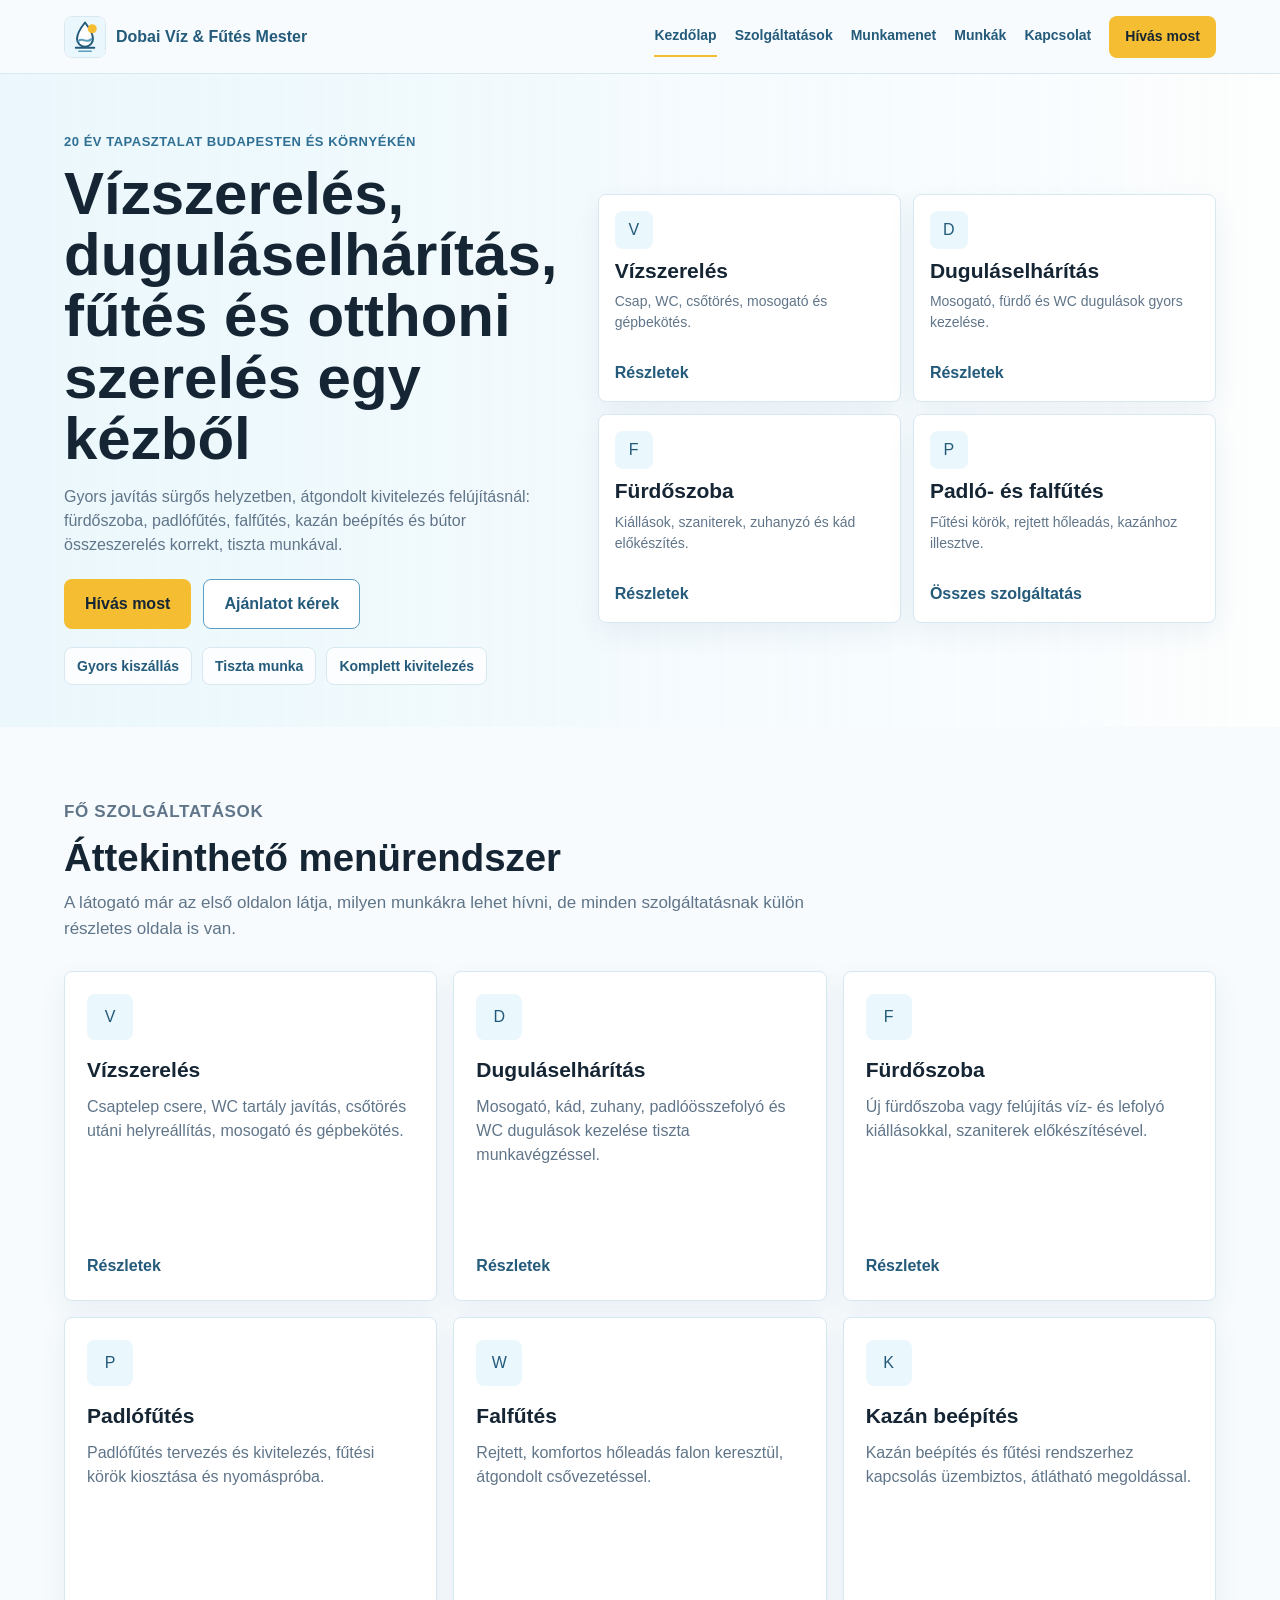
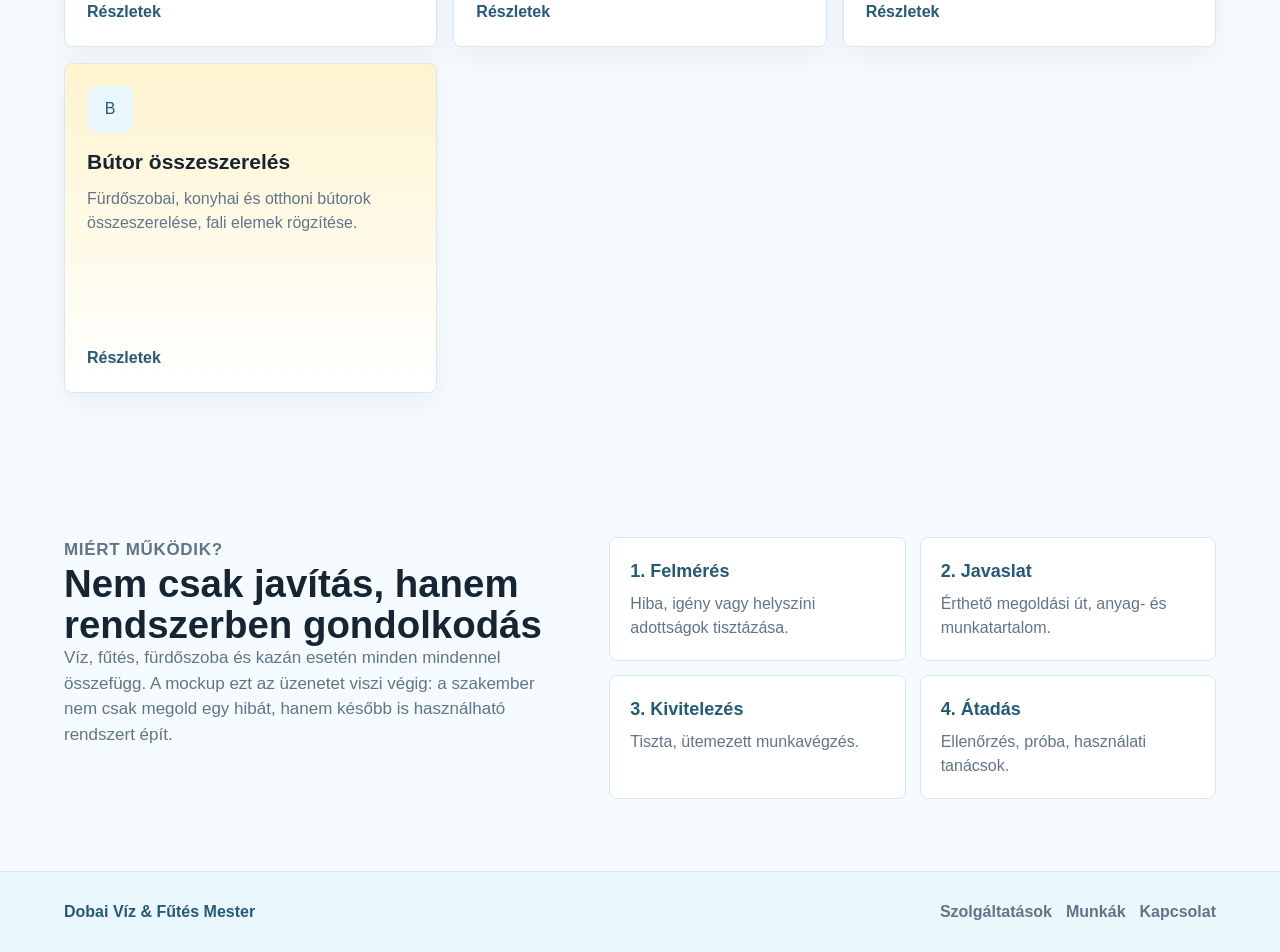
==== commit 539a55cf: "Improve page-first content and visual mockups" ====
--- a/index.html
+++ b/index.html
@@ -3,15 +3,14 @@
 <head>
   <meta charset="utf-8">
   <meta name="viewport" content="width=device-width, initial-scale=1">
-  <title>Víz & Fűtés Mester - vízszerelés és fűtés</title>
+  <title>Dobai Víz & Fűtés Mester - vízszerelés és fűtés</title>
   <meta name="description" content="Vízszerelés, duguláselhárítás, fürdőszoba kivitelezés, padlófűtés, falfűtés, kazán beépítés és bútor összeszerelés.">
   <link rel="stylesheet" href="assets/css/styles.css">
 </head>
 <body>
   <header class="site-header">
     <a class="brand" href="index.html" aria-label="Víz és Fűtés Mester főoldal">
-      <span class="brand-mark" aria-hidden="true">VF</span>
-      <span>Víz & Fűtés Mester</span>
+      <img class="brand-logo" src="assets/media/dobai-logo.svg" alt="Dobai logó"><span>Dobai Víz & Fűtés Mester</span>
     </a>
     <button class="menu-toggle" type="button" aria-expanded="false" aria-controls="site-menu">
       <span></span><span></span><span></span><span class="sr-only">Menü</span>
@@ -42,12 +41,31 @@
           <span>Komplett kivitelezés</span>
         </div>
       </div>
-      <div class="hero-visual" aria-label="Szerelési témájú illusztráció">
-        <div class="tile tile-water"><span>Víz</span></div>
-        <div class="pipe-line"></div>
-        <div class="tile tile-heat"><span>Fűtés</span></div>
-        <div class="tile tile-bath"><span>Fürdő</span></div>
-        <div class="tile tile-boiler"><span>Kazán</span></div>
+      <div class="home-service-panel" aria-label="Kiemelt szolgáltatások">
+        <article class="service-card">
+          <div class="service-icon">V</div>
+          <h3>Vízszerelés</h3>
+          <p>Csap, WC, csőtörés, mosogató és gépbekötés.</p>
+          <a class="text-link" href="vizszereles.html">Részletek</a>
+        </article>
+        <article class="service-card">
+          <div class="service-icon">D</div>
+          <h3>Duguláselhárítás</h3>
+          <p>Mosogató, fürdő és WC dugulások gyors kezelése.</p>
+          <a class="text-link" href="dugulaselharitas.html">Részletek</a>
+        </article>
+        <article class="service-card">
+          <div class="service-icon">F</div>
+          <h3>Fürdőszoba</h3>
+          <p>Kiállások, szaniterek, zuhanyzó és kád előkészítés.</p>
+          <a class="text-link" href="furdoszoba.html">Részletek</a>
+        </article>
+        <article class="service-card">
+          <div class="service-icon">P</div>
+          <h3>Padló- és falfűtés</h3>
+          <p>Fűtési körök, rejtett hőleadás, kazánhoz illesztve.</p>
+          <a class="text-link" href="szolgaltatasok.html">Összes szolgáltatás</a>
+        </article>
       </div>
     </section>
 
@@ -119,7 +137,7 @@
   </main>
 
   <footer class="site-footer">
-    <div>Víz & Fűtés Mester</div>
+    <div>Dobai Víz & Fűtés Mester</div>
     <div class="footer-links">
       <a href="szolgaltatasok.html">Szolgáltatások</a>
       <a href="munkak.html">Munkák</a>
--- a/assets/css/styles.css
+++ b/assets/css/styles.css
@@ -79,6 +79,13 @@
   background: var(--yellow);
   font-size: 13px;
 }
+.brand-logo {
+  width: 42px;
+  height: 42px;
+  border: 1px solid var(--line);
+  border-radius: 8px;
+  background: var(--white);
+}
 .site-nav {
   display: flex;
   align-items: center;
@@ -122,21 +129,21 @@
 
 .hero {
   display: grid;
-  grid-template-columns: minmax(0, 1.04fr) minmax(340px, .96fr);
-  gap: clamp(28px, 6vw, 72px);
+  grid-template-columns: minmax(0, .88fr) minmax(420px, 1.12fr);
+  gap: clamp(24px, 4vw, 48px);
   align-items: center;
-  min-height: calc(100vh - 74px);
-  padding: clamp(48px, 7vw, 96px) clamp(18px, 5vw, 72px) 72px;
+  min-height: 0;
+  padding: clamp(34px, 4.5vw, 58px) clamp(18px, 5vw, 72px) 42px;
   background:
     linear-gradient(90deg, rgba(234,247,252,.96), rgba(255,255,255,.72)),
     radial-gradient(circle at 78% 30%, rgba(244,189,50,.18), transparent 0 18%, transparent 19%);
 }
 .page-hero {
   display: grid;
-  grid-template-columns: minmax(0, .88fr) minmax(300px, .72fr);
-  gap: clamp(24px, 5vw, 58px);
+  grid-template-columns: minmax(0, 1fr) minmax(280px, .55fr);
+  gap: clamp(22px, 4vw, 42px);
   align-items: center;
-  padding: clamp(48px, 7vw, 86px) clamp(18px, 5vw, 72px);
+  padding: clamp(28px, 4vw, 48px) clamp(18px, 5vw, 72px);
   background: linear-gradient(135deg, var(--blue-050), #fff);
   border-bottom: 1px solid var(--line);
 }
@@ -152,10 +159,10 @@
 h1 {
   max-width: 850px;
   margin: 0;
-  font-size: clamp(40px, 5.4vw, 74px);
+  font-size: clamp(36px, 4.7vw, 60px);
   line-height: 1.02;
 }
-.page-hero h1 { font-size: clamp(38px, 4.6vw, 62px); }
+.page-hero h1 { font-size: clamp(34px, 4vw, 52px); }
 h2 {
   margin: 0;
   font-size: clamp(30px, 3vw, 46px);
@@ -168,15 +175,15 @@
 }
 .lead {
   max-width: 760px;
-  margin: 22px 0 0;
+  margin: 16px 0 0;
   color: var(--muted);
-  font-size: clamp(17px, 1.45vw, 21px);
+  font-size: clamp(16px, 1.2vw, 19px);
 }
 .hero-actions {
   display: flex;
   flex-wrap: wrap;
   gap: 12px;
-  margin-top: 30px;
+  margin-top: 22px;
 }
 .btn {
   display: inline-flex;
@@ -199,7 +206,7 @@
   display: flex;
   flex-wrap: wrap;
   gap: 10px;
-  margin-top: 24px;
+  margin-top: 18px;
 }
 .trust-row span,
 .pill {
@@ -225,14 +232,14 @@
   box-shadow: var(--shadow);
 }
 .hero-visual {
-  min-height: min(54vw, 560px);
+  min-height: 390px;
   background:
     linear-gradient(150deg, rgba(255,255,255,.92), rgba(217,238,247,.78)),
     repeating-linear-gradient(90deg, rgba(36,90,122,.12) 0 3px, transparent 3px 38px);
 }
 .media-card img {
   width: 100%;
-  min-height: 280px;
+  min-height: 220px;
   object-fit: cover;
 }
 .pipe-line {
@@ -265,7 +272,7 @@
 .tile-boiler { right: 14%; bottom: 13%; }
 
 .section {
-  padding: clamp(58px, 7vw, 96px) clamp(18px, 5vw, 72px);
+  padding: clamp(42px, 6vw, 72px) clamp(18px, 5vw, 72px);
 }
 .section-soft { background: var(--blue-050); }
 .section-head {
@@ -405,6 +412,127 @@
   gap: 13px;
   padding: 18px;
 }
+.home-service-panel {
+  display: grid;
+  grid-template-columns: repeat(2, minmax(0, 1fr));
+  gap: 12px;
+}
+.home-service-panel .service-card {
+  min-height: 0;
+  padding: 16px;
+}
+.home-service-panel .service-card p {
+  margin: 8px 0 10px;
+  font-size: 14px;
+}
+.home-service-panel .service-icon {
+  width: 38px;
+  height: 38px;
+  margin-bottom: 10px;
+}
+.hero-summary {
+  margin-top: 18px;
+  color: var(--muted);
+  font-size: 15px;
+}
+.detail-hero-list {
+  margin-top: 22px;
+}
+.sample-gallery {
+  display: grid;
+  grid-template-columns: repeat(3, minmax(0, 1fr));
+  gap: 14px;
+}
+.sample-card {
+  overflow: hidden;
+  border: 1px solid var(--line);
+  border-radius: 8px;
+  background: var(--white);
+  box-shadow: 0 10px 28px rgba(36, 90, 122, .07);
+}
+.sample-visual,
+.before-after-visual {
+  min-height: 180px;
+  position: relative;
+  overflow: hidden;
+  background:
+    linear-gradient(145deg, rgba(91,159,192,.22), rgba(255,255,255,.9)),
+    repeating-linear-gradient(90deg, rgba(36,90,122,.12) 0 3px, transparent 3px 28px);
+}
+.sample-visual::before,
+.before-after-visual::before {
+  content: "";
+  position: absolute;
+  inset: 32px 28px auto 28px;
+  height: 70px;
+  border: 12px solid var(--blue-600);
+  border-right: 0;
+  border-radius: 44px 0 0 44px;
+  opacity: .75;
+}
+.sample-visual::after,
+.before-after-visual::after {
+  content: "";
+  position: absolute;
+  right: 26px;
+  bottom: 24px;
+  width: 54px;
+  height: 54px;
+  border-radius: 8px;
+  background: var(--yellow);
+  box-shadow: -90px -26px 0 var(--blue-100);
+}
+.sample-card h3,
+.sample-card p {
+  padding-inline: 16px;
+}
+.sample-card h3 {
+  margin-top: 14px;
+  font-size: 18px;
+}
+.sample-card p {
+  margin: 8px 0 16px;
+  color: var(--muted);
+}
+.before-after-grid {
+  display: grid;
+  gap: 18px;
+}
+.work-pair {
+  display: grid;
+  grid-template-columns: 1fr 1fr;
+  gap: 12px;
+  padding: 14px;
+  border: 1px solid var(--line);
+  border-radius: 8px;
+  background: var(--white);
+}
+.work-pair h3 {
+  grid-column: 1 / -1;
+  color: var(--blue-900);
+}
+.before-after-card {
+  overflow: hidden;
+  border: 1px solid var(--line);
+  border-radius: 8px;
+  background: var(--blue-050);
+}
+.before-after-card strong {
+  display: block;
+  padding: 12px;
+  color: var(--blue-900);
+}
+.before .before-after-visual {
+  filter: saturate(.72);
+  background:
+    linear-gradient(145deg, rgba(96,117,137,.16), rgba(255,255,255,.86)),
+    repeating-linear-gradient(90deg, rgba(96,117,137,.18) 0 3px, transparent 3px 28px);
+}
+.after .before-after-visual {
+  background:
+    linear-gradient(145deg, rgba(91,159,192,.25), rgba(255,255,255,.94)),
+    repeating-linear-gradient(90deg, rgba(36,90,122,.1) 0 3px, transparent 3px 28px);
+}
 .mini-icon {
   width: 42px;
   height: 42px;
@@ -483,7 +611,7 @@
 
 @media (max-width: 1080px) {
   .site-nav { gap: 12px; font-size: 13px; }
-  .service-grid, .detail-grid { grid-template-columns: repeat(2, minmax(0, 1fr)); }
+  .service-grid, .detail-grid, .sample-gallery { grid-template-columns: repeat(2, minmax(0, 1fr)); }
 }
 @media (max-width: 900px) {
   .site-header { min-height: 66px; }
@@ -524,6 +652,7 @@
     padding-top: 46px;
   }
   .hero-visual { min-height: 410px; }
+  .home-service-panel { grid-template-columns: repeat(2, minmax(0, 1fr)); }
   .site-footer { grid-template-columns: 1fr; }
 }
 @media (max-width: 680px) {
@@ -533,17 +662,17 @@
     overflow: hidden;
     text-overflow: ellipsis;
   }
-  h1 { font-size: 38px; }
+  h1 { font-size: 36px; }
   .hero-actions, .trust-row { display: grid; }
   .btn { width: 100%; }
-  .hero-visual { min-height: 330px; }
+  .hero-visual { min-height: 300px; }
   .tile {
     width: 104px;
     height: 86px;
     font-size: 13px;
   }
   .tile svg { width: 26px; height: 26px; }
-  .service-grid, .detail-grid, .feature-list, .work-grid, .steps {
+  .service-grid, .detail-grid, .feature-list, .work-grid, .steps, .home-service-panel, .sample-gallery, .work-pair {
     grid-template-columns: 1fr;
   }
   .service-card { min-height: 0; }
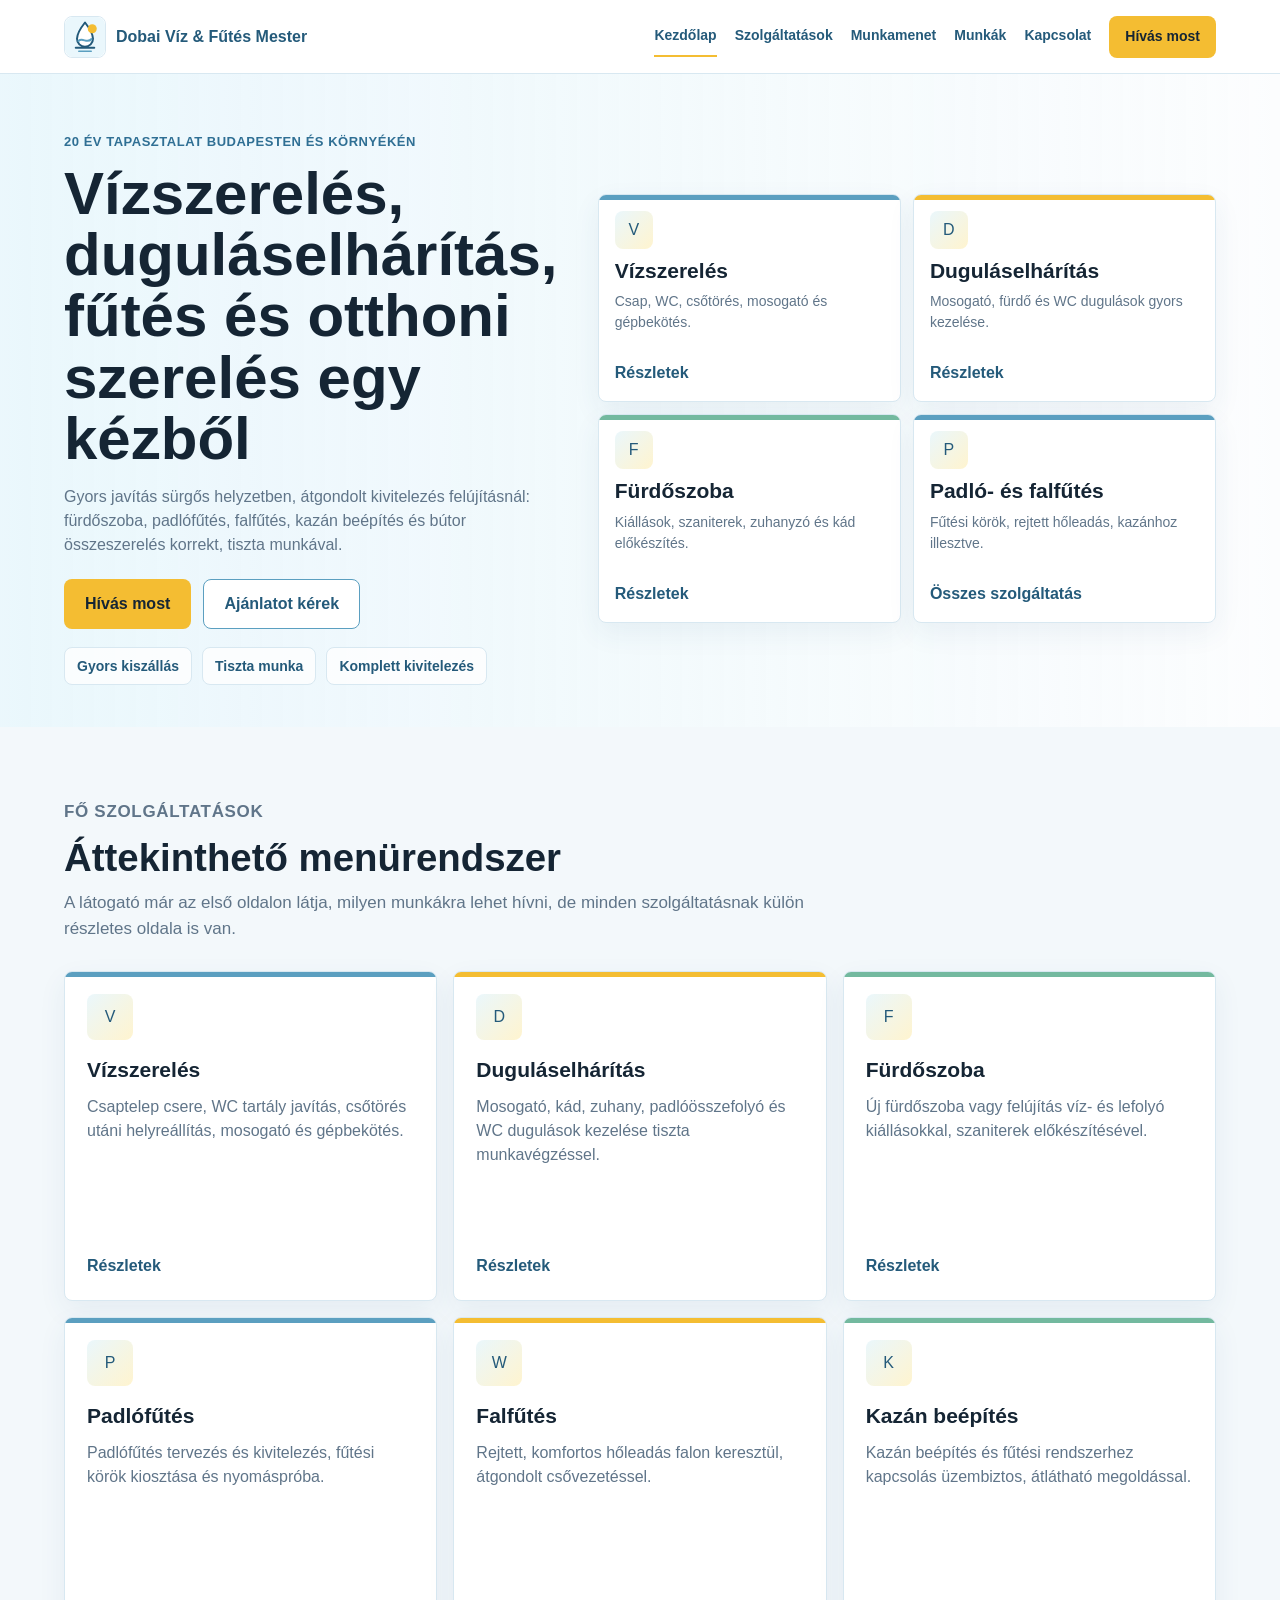
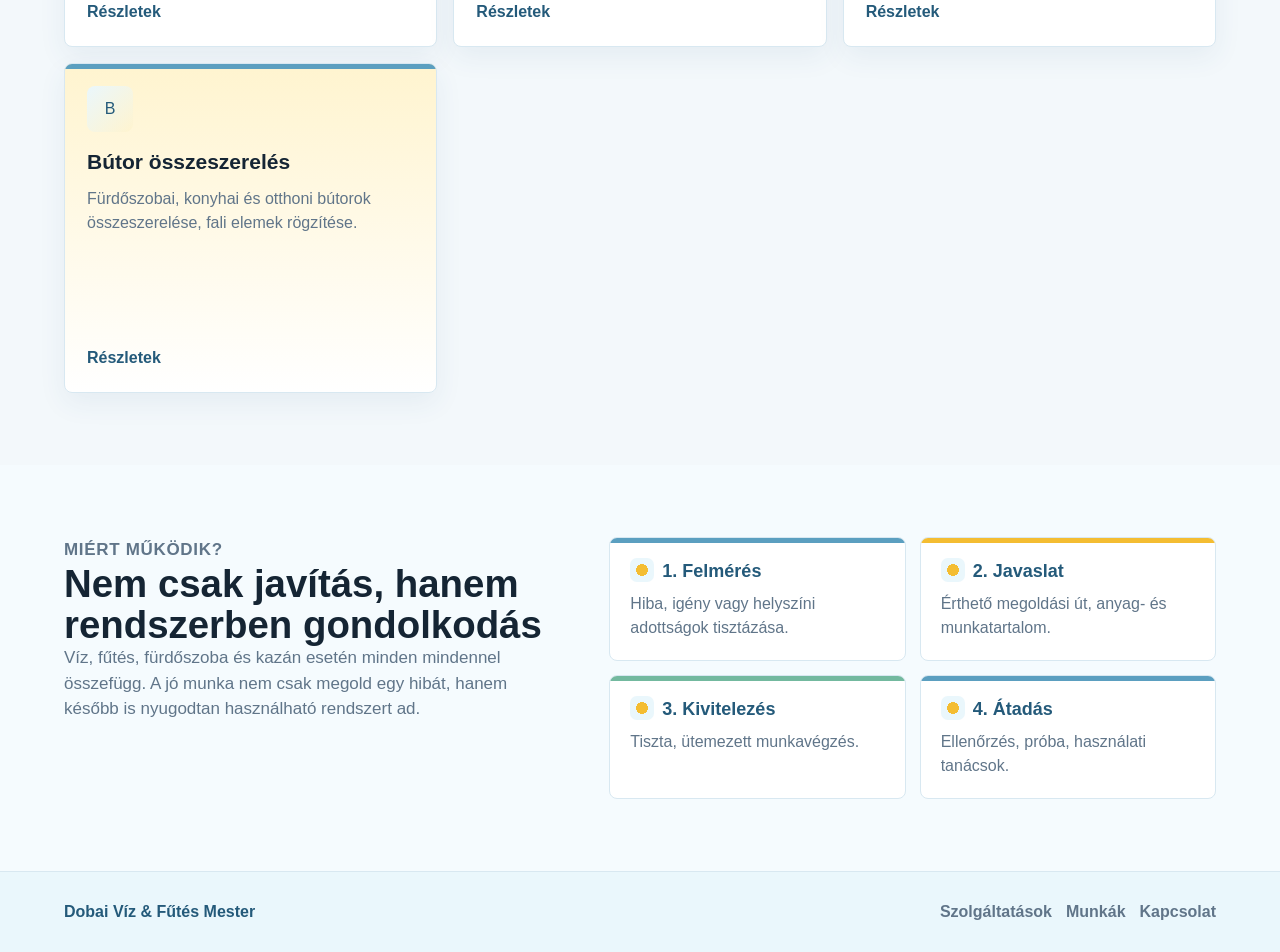
==== commit c47c8c92: "Polish visual design and add photo gallery" ====
--- a/index.html
+++ b/index.html
@@ -125,7 +125,7 @@
       <div>
         <p class="eyebrow">Miért működik?</p>
         <h2>Nem csak javítás, hanem rendszerben gondolkodás</h2>
-        <p>Víz, fűtés, fürdőszoba és kazán esetén minden mindennel összefügg. A mockup ezt az üzenetet viszi végig: a szakember nem csak megold egy hibát, hanem később is használható rendszert épít.</p>
+        <p>Víz, fűtés, fürdőszoba és kazán esetén minden mindennel összefügg. A jó munka nem csak megold egy hibát, hanem később is nyugodtan használható rendszert ad.</p>
       </div>
       <div class="steps">
         <div><strong>1. Felmérés</strong><span>Hiba, igény vagy helyszíni adottságok tisztázása.</span></div>
--- a/assets/css/styles.css
+++ b/assets/css/styles.css
@@ -20,7 +20,7 @@
 body {
   margin: 0;
   color: var(--ink);
-  background: var(--paper);
+  background: #f3f8fb;
   font-family: Arial, Helvetica, sans-serif;
   line-height: 1.5;
 }
@@ -57,7 +57,7 @@
   gap: 24px;
   min-height: 74px;
   padding: 0 clamp(18px, 5vw, 72px);
-  background: rgba(247, 251, 253, .93);
+  background: rgba(255, 255, 255, .94);
   border-bottom: 1px solid var(--line);
   backdrop-filter: blur(16px);
 }
@@ -146,6 +146,13 @@
   padding: clamp(28px, 4vw, 48px) clamp(18px, 5vw, 72px);
   background: linear-gradient(135deg, var(--blue-050), #fff);
   border-bottom: 1px solid var(--line);
+}
+.page-hero.no-media {
+  grid-template-columns: 1fr;
+}
+.page-hero.compact {
+  padding-top: 24px;
+  padding-bottom: 24px;
 }
 .eyebrow {
   margin: 0 0 12px;
@@ -307,10 +314,35 @@
   box-shadow: 0 10px 28px rgba(36, 90, 122, .07);
 }
 .service-card {
+  position: relative;
   display: flex;
   flex-direction: column;
   min-height: 330px;
   padding: 22px;
+  overflow: hidden;
+}
+.service-card::before,
+.detail-card::before,
+.steps div::before {
+  content: "";
+  position: absolute;
+  inset: 0 0 auto 0;
+  height: 5px;
+  background: var(--blue-600);
+}
+.service-card:nth-child(3n + 1)::before,
+.detail-card:nth-child(3n + 1)::before,
+.steps div:nth-child(3n + 1)::before { background: #5b9fc0; }
+.service-card:nth-child(3n + 2)::before,
+.detail-card:nth-child(3n + 2)::before,
+.steps div:nth-child(3n + 2)::before { background: #f4bd32; }
+.service-card:nth-child(3n + 3)::before,
+.detail-card:nth-child(3n + 3)::before,
+.steps div:nth-child(3n + 3)::before { background: #73b99f; }
+.service-card:hover {
+  transform: translateY(-2px);
+  transition: transform .18s ease, box-shadow .18s ease;
+  box-shadow: 0 18px 42px rgba(36, 90, 122, .13);
 }
 .service-card-accent { background: linear-gradient(180deg, var(--yellow-soft), #fff); }
 .service-icon,
@@ -319,7 +351,7 @@
   place-items: center;
   border-radius: 8px;
   color: var(--blue-900);
-  background: var(--blue-100);
+  background: linear-gradient(135deg, var(--blue-100), #fff4cf);
 }
 .service-icon {
   width: 46px;
@@ -386,6 +418,8 @@
 .steps div,
 .detail-card,
 .about-card {
+  position: relative;
+  overflow: hidden;
   padding: 20px;
 }
 .steps div,
@@ -402,6 +436,20 @@
   margin-bottom: 7px;
   color: var(--blue-900);
   font-size: 18px;
+}
+.steps strong::before,
+.detail-card strong::before,
+.sample-card h3::before {
+  content: "";
+  display: inline-grid;
+  width: 24px;
+  height: 24px;
+  margin-right: 8px;
+  border-radius: 7px;
+  vertical-align: -5px;
+  background:
+    radial-gradient(circle at 50% 50%, var(--yellow) 0 34%, transparent 35%),
+    var(--blue-100);
 }
 .steps span {
   color: var(--muted);
@@ -516,6 +564,53 @@
   border: 1px solid var(--line);
   border-radius: 8px;
   background: var(--blue-050);
+}
+.real-photo {
+  background-image: url("../media/before-after-gallery.png");
+  background-size: 400% 400%;
+}
+.photo-1 { background-position: 0% 0%; }
+.photo-2 { background-position: 33.333% 0%; }
+.photo-3 { background-position: 66.666% 0%; }
+.photo-4 { background-position: 100% 0%; }
+.photo-5 { background-position: 0% 33.333%; }
+.photo-6 { background-position: 33.333% 33.333%; }
+.photo-7 { background-position: 66.666% 33.333%; }
+.photo-8 { background-position: 100% 33.333%; }
+.photo-9 { background-position: 0% 66.666%; }
+.photo-10 { background-position: 33.333% 66.666%; }
+.photo-11 { background-position: 66.666% 66.666%; }
+.photo-12 { background-position: 100% 66.666%; }
+.photo-13 { background-position: 0% 100%; }
+.photo-14 { background-position: 33.333% 100%; }
+.photo-15 { background-position: 66.666% 100%; }
+.photo-16 { background-position: 100% 100%; }
+.photo-17 { background-position: 0% 66.666%; }
+.photo-18 { background-position: 33.333% 66.666%; }
+.photo-19 { background-position: 0% 66.666%; }
+.photo-20 { background-position: 33.333% 66.666%; }
+.photo-21 { background-position: 66.666% 66.666%; }
+.photo-22 { background-position: 100% 66.666%; }
+.photo-23 { background-position: 66.666% 66.666%; }
+.photo-24 { background-position: 100% 66.666%; }
+.photo-25 { background-position: 0% 100%; }
+.photo-26 { background-position: 33.333% 100%; }
+.photo-27 { background-position: 66.666% 100%; }
+.photo-28 { background-position: 100% 100%; }
+.real-photo::before,
+.real-photo::after {
+  display: none;
+}
+.gallery-sheet {
+  overflow: hidden;
+  border: 1px solid var(--line);
+  border-radius: 8px;
+  background: var(--white);
+  box-shadow: var(--shadow);
+}
+.gallery-sheet img {
+  width: 100%;
+  height: auto;
 }
 .before-after-card strong {
   display: block;
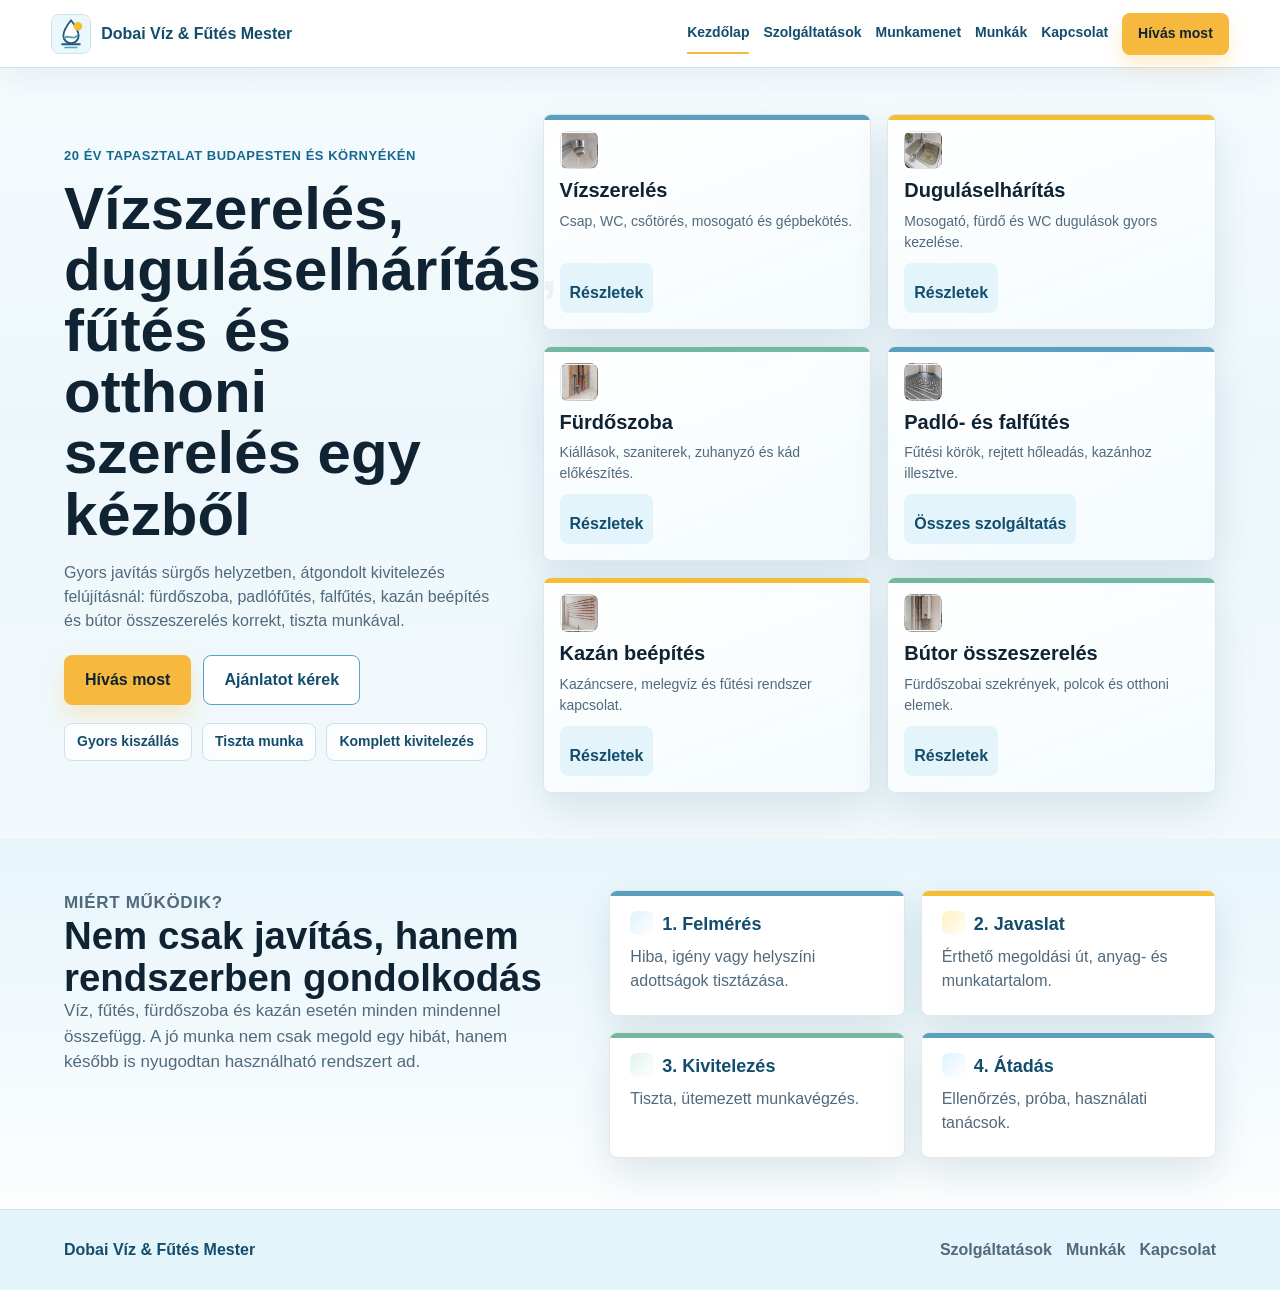
==== commit ffda0f68: "Clean up service cards and production copy" ====
--- a/index.html
+++ b/index.html
@@ -66,56 +66,16 @@
           <p>Fűtési körök, rejtett hőleadás, kazánhoz illesztve.</p>
           <a class="text-link" href="szolgaltatasok.html">Összes szolgáltatás</a>
         </article>
-      </div>
-    </section>
-
-    <section class="section">
-      <div class="section-head">
-        <p class="eyebrow">Fő szolgáltatások</p>
-        <h2>Áttekinthető menürendszer</h2>
-        <p>A látogató már az első oldalon látja, milyen munkákra lehet hívni, de minden szolgáltatásnak külön részletes oldala is van.</p>
-      </div>
-      <div class="service-grid">
-        <article class="service-card">
-          <div class="service-icon">V</div>
-          <h3>Vízszerelés</h3>
-          <p>Csaptelep csere, WC tartály javítás, csőtörés utáni helyreállítás, mosogató és gépbekötés.</p>
-          <a class="text-link" href="vizszereles.html">Részletek</a>
-        </article>
-        <article class="service-card">
-          <div class="service-icon">D</div>
-          <h3>Duguláselhárítás</h3>
-          <p>Mosogató, kád, zuhany, padlóösszefolyó és WC dugulások kezelése tiszta munkavégzéssel.</p>
-          <a class="text-link" href="dugulaselharitas.html">Részletek</a>
-        </article>
-        <article class="service-card">
-          <div class="service-icon">F</div>
-          <h3>Fürdőszoba</h3>
-          <p>Új fürdőszoba vagy felújítás víz- és lefolyó kiállásokkal, szaniterek előkészítésével.</p>
-          <a class="text-link" href="furdoszoba.html">Részletek</a>
-        </article>
-        <article class="service-card">
-          <div class="service-icon">P</div>
-          <h3>Padlófűtés</h3>
-          <p>Padlófűtés tervezés és kivitelezés, fűtési körök kiosztása és nyomáspróba.</p>
-          <a class="text-link" href="padlofutes.html">Részletek</a>
-        </article>
-        <article class="service-card">
-          <div class="service-icon">W</div>
-          <h3>Falfűtés</h3>
-          <p>Rejtett, komfortos hőleadás falon keresztül, átgondolt csővezetéssel.</p>
-          <a class="text-link" href="falfutes.html">Részletek</a>
-        </article>
         <article class="service-card">
           <div class="service-icon">K</div>
           <h3>Kazán beépítés</h3>
-          <p>Kazán beépítés és fűtési rendszerhez kapcsolás üzembiztos, átlátható megoldással.</p>
+          <p>Kazáncsere, melegvíz és fűtési rendszer kapcsolat.</p>
           <a class="text-link" href="kazan-beepites.html">Részletek</a>
         </article>
-        <article class="service-card service-card-accent">
+        <article class="service-card">
           <div class="service-icon">B</div>
           <h3>Bútor összeszerelés</h3>
-          <p>Fürdőszobai, konyhai és otthoni bútorok összeszerelése, fali elemek rögzítése.</p>
+          <p>Fürdőszobai szekrények, polcok és otthoni elemek.</p>
           <a class="text-link" href="butor-osszeszereles.html">Részletek</a>
         </article>
       </div>
--- a/assets/css/styles.css
+++ b/assets/css/styles.css
@@ -795,3 +795,276 @@
   .mobile-bar a:first-child { color: var(--ink); background: var(--yellow); }
   .mobile-bar a:last-child { color: var(--blue-900); background: var(--white); }
 }
+
+/* V2 visual direction: tighter, more production-like service website */
+:root {
+  --ink: #102332;
+  --muted: #51697c;
+  --line: #cfe1eb;
+  --paper: #eef6fa;
+  --blue-900: #134d6d;
+  --blue-800: #17688f;
+  --blue-600: #54a4c9;
+  --blue-100: #e3f4fb;
+  --blue-050: #f4fbfe;
+  --yellow: #f7b93d;
+  --green: #6fbe9b;
+  --coral: #f48b70;
+  --shadow: 0 16px 38px rgba(19, 77, 109, .12);
+}
+
+body {
+  background:
+    linear-gradient(180deg, #f7fcfe 0, #edf7fb 420px, #f7fbfd 100%);
+}
+
+.site-header {
+  min-height: 68px;
+  padding-inline: clamp(16px, 4vw, 52px);
+  box-shadow: 0 10px 32px rgba(19, 77, 109, .07);
+}
+
+.brand-logo {
+  width: 40px;
+  height: 40px;
+}
+
+.site-nav {
+  gap: 14px;
+}
+
+.nav-call,
+.btn-primary {
+  box-shadow: 0 10px 20px rgba(247, 185, 61, .26);
+}
+
+.hero {
+  max-width: 1480px;
+  margin: 0 auto;
+  padding-top: clamp(26px, 4vw, 46px);
+  padding-bottom: clamp(28px, 4vw, 46px);
+  grid-template-columns: minmax(0, .78fr) minmax(520px, 1.22fr);
+  background: transparent;
+}
+
+.page-hero {
+  max-width: 1480px;
+  margin: 0 auto;
+  padding-top: clamp(24px, 3vw, 38px);
+  padding-bottom: clamp(18px, 3vw, 32px);
+  background: transparent;
+  border-bottom: 0;
+}
+
+.page-hero .media-card {
+  display: none;
+}
+
+.page-hero:has(.gallery-sheet) {
+  grid-template-columns: minmax(0, .72fr) minmax(420px, 1fr);
+}
+
+.page-hero h1,
+.hero h1 {
+  max-width: 780px;
+  letter-spacing: 0;
+}
+
+.lead {
+  max-width: 690px;
+}
+
+.detail-hero-list,
+.check-list {
+  grid-template-columns: repeat(2, minmax(0, max-content));
+  column-gap: 24px;
+}
+
+.section {
+  max-width: 1480px;
+  margin: 0 auto;
+  padding-top: clamp(28px, 4vw, 54px);
+  padding-bottom: clamp(28px, 4vw, 54px);
+}
+
+.section-soft {
+  max-width: none;
+  background: linear-gradient(180deg, rgba(227,244,251,.75), rgba(255,255,255,.7));
+}
+
+.section-soft > * {
+  max-width: 1480px;
+}
+
+.home-service-panel,
+.service-grid,
+.detail-grid,
+.sample-gallery,
+.steps {
+  gap: 16px;
+}
+
+.home-service-panel {
+  align-self: start;
+  grid-template-columns: repeat(2, minmax(0, 1fr));
+}
+
+.service-card,
+.detail-card,
+.steps div,
+.sample-card,
+.work-pair,
+.contact-form,
+.about-card {
+  border: 1px solid rgba(19, 77, 109, .12);
+  box-shadow: var(--shadow);
+}
+
+.service-card {
+  min-height: 0;
+  padding: 16px;
+  background:
+    linear-gradient(160deg, rgba(255,255,255,.96), rgba(244,251,254,.94));
+}
+
+.service-card:nth-child(3n + 1) .service-icon,
+.detail-card:nth-child(3n + 1) strong::before,
+.steps div:nth-child(3n + 1) strong::before,
+.sample-card:nth-child(3n + 1) h3::before {
+  background: linear-gradient(135deg, #dff3ff, #ffffff);
+  color: var(--blue-900);
+}
+
+.service-card:nth-child(3n + 2) .service-icon,
+.detail-card:nth-child(3n + 2) strong::before,
+.steps div:nth-child(3n + 2) strong::before,
+.sample-card:nth-child(3n + 2) h3::before {
+  background: linear-gradient(135deg, #fff1bd, #ffffff);
+  color: #755519;
+}
+
+.service-card:nth-child(3n + 3) .service-icon,
+.detail-card:nth-child(3n + 3) strong::before,
+.steps div:nth-child(3n + 3) strong::before,
+.sample-card:nth-child(3n + 3) h3::before {
+  background: linear-gradient(135deg, #dff6ea, #ffffff);
+  color: #246746;
+}
+
+.service-icon {
+  width: 72px;
+  height: 58px;
+  margin-bottom: 12px;
+  border: 1px solid rgba(19, 77, 109, .12);
+  font-size: 0;
+  font-weight: 950;
+  box-shadow: inset 0 -10px 20px rgba(255,255,255,.5);
+  overflow: hidden;
+  background-image: url("../media/before-after-gallery.png") !important;
+  background-size: 400% 400% !important;
+  background-position: 0% 0%;
+}
+
+.service-card:nth-child(1) .service-icon { background-position: 0% 0% !important; }
+.service-card:nth-child(2) .service-icon { background-position: 66.666% 0% !important; }
+.service-card:nth-child(3) .service-icon { background-position: 0% 33.333% !important; }
+.service-card:nth-child(4) .service-icon { background-position: 66.666% 33.333% !important; }
+.service-card:nth-child(5) .service-icon { background-position: 0% 66.666% !important; }
+.service-card:nth-child(6) .service-icon { background-position: 66.666% 66.666% !important; }
+.service-card:nth-child(7) .service-icon { background-position: 0% 100% !important; }
+
+.service-card h3 {
+  color: var(--ink);
+  font-size: 20px;
+}
+
+.service-card p {
+  color: var(--muted);
+  margin: 8px 0 12px;
+  font-size: 15px;
+}
+
+.text-link {
+  display: inline-flex;
+  align-items: center;
+  width: fit-content;
+  margin-top: 4px;
+  padding: 8px 10px;
+  border-radius: 8px;
+  background: var(--blue-100);
+}
+
+.steps div,
+.detail-card {
+  min-height: 126px;
+}
+
+.sample-visual,
+.before-after-visual {
+  min-height: 220px;
+  background-color: #ddeaf0;
+}
+
+.before .before-after-visual.real-photo,
+.after .before-after-visual.real-photo,
+.before-after-visual.real-photo,
+.sample-visual.real-photo {
+  background-image: url("../media/before-after-gallery.png") !important;
+  background-size: 400% 400% !important;
+}
+
+.work-pair {
+  grid-template-columns: 1fr 1fr;
+  padding: 18px;
+}
+
+.work-pair h3 {
+  margin-bottom: 4px;
+}
+
+.before-after-card strong {
+  background: #fff;
+}
+
+.gallery-sheet {
+  max-height: 420px;
+}
+
+.gallery-sheet img {
+  object-fit: cover;
+}
+
+@media (max-width: 1080px) {
+  .hero,
+  .page-hero,
+  .page-hero:has(.gallery-sheet) {
+    grid-template-columns: 1fr;
+  }
+
+  .home-service-panel {
+    grid-template-columns: repeat(2, minmax(0, 1fr));
+  }
+}
+
+@media (max-width: 680px) {
+  .site-header {
+    min-height: 64px;
+  }
+
+  .hero,
+  .page-hero {
+    padding-top: 22px;
+  }
+
+  .detail-hero-list,
+  .check-list,
+  .home-service-panel {
+    grid-template-columns: 1fr;
+  }
+
+  .service-card,
+  .detail-card,
+  .steps div {
+    padding: 18px;
+  }
+}
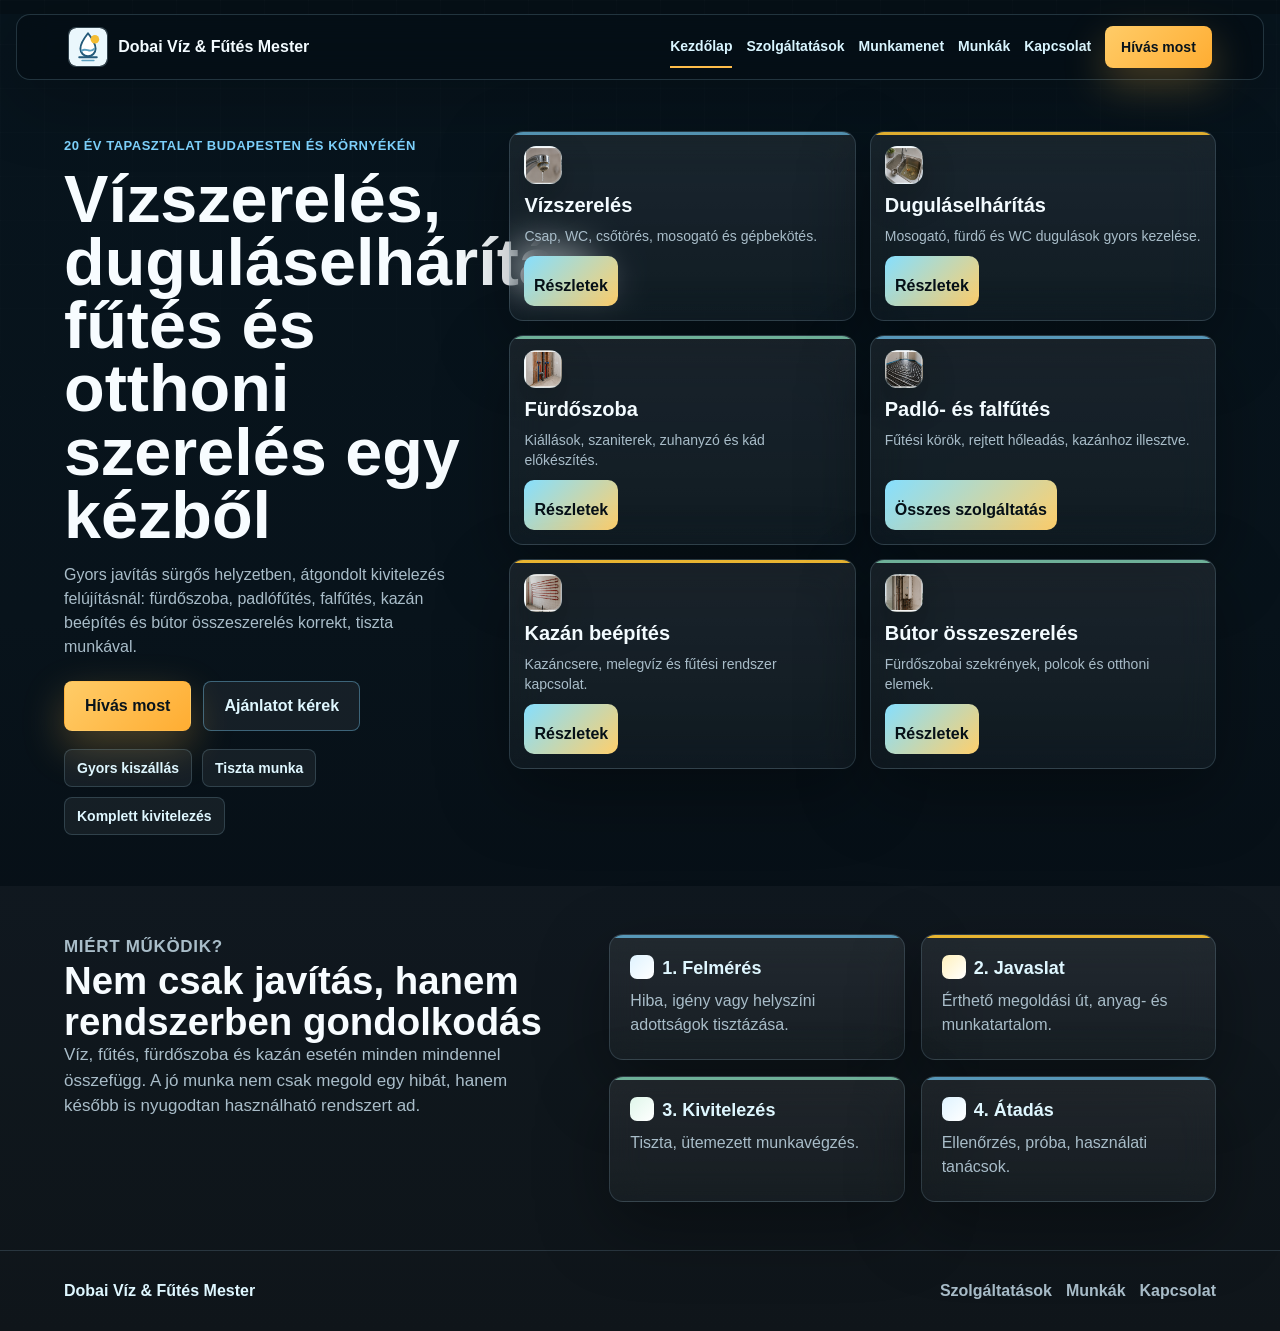
==== commit 0b4e24c7: "Add business card page and logo link" ====
--- a/index.html
+++ b/index.html
@@ -9,7 +9,7 @@
 </head>
 <body>
   <header class="site-header">
-    <a class="brand" href="index.html" aria-label="Víz és Fűtés Mester főoldal">
+    <a class="brand" href="nevjegy/index.html" aria-label="Víz és Fűtés Mester főoldal">
       <img class="brand-logo" src="assets/media/dobai-logo.svg" alt="Dobai logó"><span>Dobai Víz & Fűtés Mester</span>
     </a>
     <button class="menu-toggle" type="button" aria-expanded="false" aria-controls="site-menu">
--- a/assets/css/styles.css
+++ b/assets/css/styles.css
@@ -1046,6 +1046,316 @@
   }
 }
 
+/* V3: premium AI-OS inspired direction, adapted for a trade service site */
+:root {
+  --ink: #f3fbff;
+  --muted: #a9bdc9;
+  --line: rgba(158, 215, 242, .18);
+  --paper: #061017;
+  --white: rgba(255,255,255,.06);
+  --blue-900: #dff7ff;
+  --blue-800: #7fd4ff;
+  --blue-600: #37a9db;
+  --blue-100: rgba(94, 189, 231, .14);
+  --blue-050: rgba(255,255,255,.055);
+  --yellow: #ffbd4a;
+  --yellow-soft: rgba(255, 189, 74, .14);
+  --shadow: 0 24px 70px rgba(0, 0, 0, .34);
+}
+
+html {
+  background: #061017;
+}
+
+body {
+  color: var(--ink);
+  background:
+    radial-gradient(circle at 78% 10%, rgba(58, 180, 224, .28), transparent 0 24%, transparent 25%),
+    radial-gradient(circle at 15% 18%, rgba(255, 189, 74, .14), transparent 0 18%, transparent 19%),
+    linear-gradient(180deg, #07141d 0, #08131b 46%, #050b11 100%);
+}
+
+body::before {
+  content: "";
+  position: fixed;
+  inset: 0;
+  pointer-events: none;
+  opacity: .34;
+  background-image:
+    linear-gradient(rgba(255,255,255,.045) 1px, transparent 1px),
+    linear-gradient(90deg, rgba(255,255,255,.045) 1px, transparent 1px);
+  background-size: 44px 44px;
+  mask-image: linear-gradient(180deg, #000, transparent 78%);
+}
+
+.site-header {
+  margin: 14px auto 0;
+  width: calc(100% - 32px);
+  max-width: 1500px;
+  min-height: 66px;
+  border: 1px solid rgba(173, 225, 249, .18);
+  border-radius: 14px;
+  background: rgba(5, 13, 20, .72);
+  box-shadow: 0 18px 70px rgba(0,0,0,.25);
+}
+
+.brand {
+  color: var(--ink);
+}
+
+.brand-logo {
+  background: rgba(255,255,255,.08);
+  border-color: rgba(173, 225, 249, .18);
+}
+
+.site-nav {
+  color: #d9f5ff;
+}
+
+.site-nav a[aria-current="page"] {
+  border-color: var(--yellow);
+}
+
+.nav-call,
+.btn-primary {
+  color: #08131b;
+  background: linear-gradient(135deg, #ffcc68, #ffad32);
+  box-shadow: 0 16px 42px rgba(255, 189, 74, .28);
+}
+
+.btn-secondary {
+  color: #dff7ff;
+  border-color: rgba(126, 212, 255, .38);
+  background: rgba(255,255,255,.06);
+}
+
+.hero,
+.page-hero {
+  position: relative;
+}
+
+.hero {
+  grid-template-columns: minmax(0, .72fr) minmax(520px, 1.28fr);
+  min-height: calc(100vh - 94px);
+  align-items: center;
+  padding-top: clamp(28px, 4vw, 54px);
+}
+
+.page-hero {
+  padding-top: clamp(26px, 4vw, 46px);
+}
+
+.eyebrow {
+  color: #7fd4ff;
+}
+
+h1,
+h2,
+h3 {
+  color: #f7fcff;
+}
+
+.hero h1 {
+  font-size: clamp(42px, 5.2vw, 82px);
+  line-height: .95;
+}
+
+.page-hero h1 {
+  font-size: clamp(38px, 4.5vw, 68px);
+}
+
+.lead,
+.section-head p,
+.split p,
+.contact p,
+.detail-card p,
+.feature-list p,
+.service-card p,
+.sample-card p,
+.steps span {
+  color: var(--muted);
+}
+
+.trust-row span,
+.pill {
+  color: #dff7ff;
+  border-color: rgba(173, 225, 249, .18);
+  background: rgba(255,255,255,.06);
+}
+
+.home-service-panel {
+  gap: 14px;
+}
+
+.service-card,
+.detail-card,
+.steps div,
+.sample-card,
+.work-pair,
+.contact-form,
+.about-card,
+.before-after-card,
+.gallery-sheet {
+  border: 1px solid rgba(173, 225, 249, .16);
+  background:
+    linear-gradient(180deg, rgba(255,255,255,.08), rgba(255,255,255,.035));
+  box-shadow: var(--shadow);
+  backdrop-filter: blur(18px);
+}
+
+.service-card {
+  min-height: 0;
+  padding: 14px;
+  border-radius: 14px;
+}
+
+.service-card::before,
+.detail-card::before,
+.steps div::before {
+  height: 3px;
+  opacity: .95;
+}
+
+.home-service-panel .service-card {
+  padding: 14px;
+}
+
+.service-grid {
+  grid-template-columns: repeat(4, minmax(0, 1fr));
+}
+
+.service-icon {
+  width: 86px;
+  height: 64px;
+  border-radius: 12px;
+  margin-bottom: 14px;
+  border-color: rgba(173, 225, 249, .18);
+  box-shadow: inset 0 0 0 1px rgba(255,255,255,.12), 0 14px 34px rgba(0,0,0,.24);
+}
+
+.service-card h3 {
+  font-size: 20px;
+}
+
+.service-card p {
+  font-size: 14px;
+  line-height: 1.45;
+}
+
+.text-link {
+  color: #061017;
+  background: linear-gradient(135deg, #85dfff, #ffcf6b);
+  border-radius: 10px;
+}
+
+.section {
+  padding-top: clamp(24px, 4vw, 48px);
+  padding-bottom: clamp(24px, 4vw, 48px);
+}
+
+.section-soft {
+  background: rgba(255,255,255,.035);
+}
+
+.check-list li,
+.service-card li {
+  color: #dff7ff;
+}
+
+.check-list li::before,
+.service-card li::before {
+  background: var(--yellow);
+  box-shadow: 0 0 18px rgba(255,189,74,.6);
+}
+
+.detail-card,
+.steps div {
+  border-radius: 14px;
+}
+
+.sample-card {
+  border-radius: 14px;
+}
+
+.sample-visual,
+.before-after-visual {
+  min-height: 190px;
+  background-color: #101d27;
+}
+
+.sample-card h3,
+.sample-card p {
+  padding-inline: 14px;
+}
+
+.before-after-grid {
+  grid-template-columns: repeat(2, minmax(0, 1fr));
+}
+
+.work-pair {
+  border-radius: 16px;
+}
+
+.before-after-card {
+  border-radius: 13px;
+}
+
+.before-after-card strong {
+  color: #dff7ff;
+  background: rgba(255,255,255,.05);
+}
+
+.gallery-sheet {
+  border-radius: 16px;
+}
+
+input,
+select,
+textarea {
+  color: var(--ink);
+  border-color: rgba(173, 225, 249, .2);
+  background: rgba(255,255,255,.06);
+}
+
+.site-footer {
+  color: #dff7ff;
+  background: rgba(255,255,255,.04);
+  border-color: rgba(173, 225, 249, .16);
+}
+
+@media (max-width: 1180px) {
+  .service-grid {
+    grid-template-columns: repeat(2, minmax(0, 1fr));
+  }
+
+  .before-after-grid {
+    grid-template-columns: 1fr;
+  }
+}
+
+@media (max-width: 1080px) {
+  .hero {
+    min-height: 0;
+  }
+}
+
+@media (max-width: 680px) {
+  .site-header {
+    width: calc(100% - 20px);
+    margin-top: 10px;
+    border-radius: 12px;
+  }
+
+  .hero h1 {
+    font-size: 40px;
+  }
+
+  .service-grid,
+  .before-after-grid {
+    grid-template-columns: 1fr;
+  }
+}
+
 @media (max-width: 680px) {
   .site-header {
     min-height: 64px;
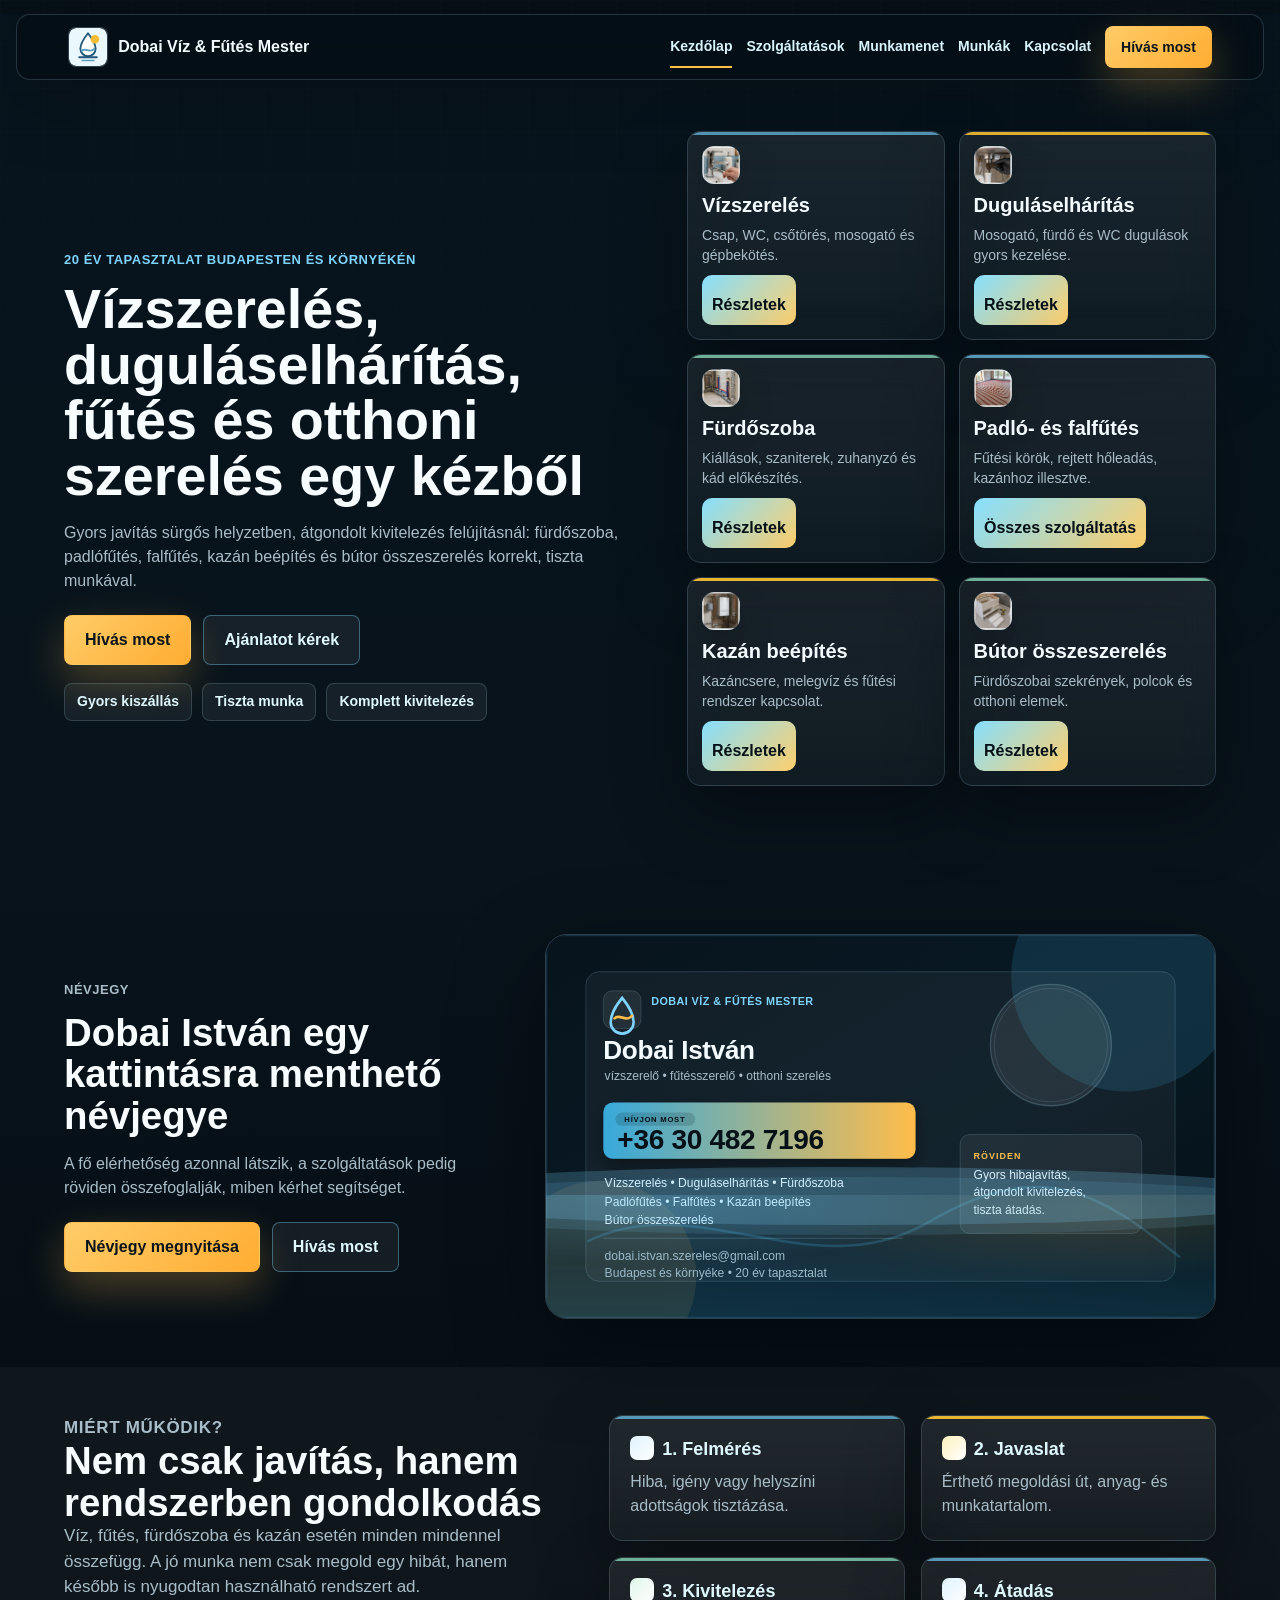
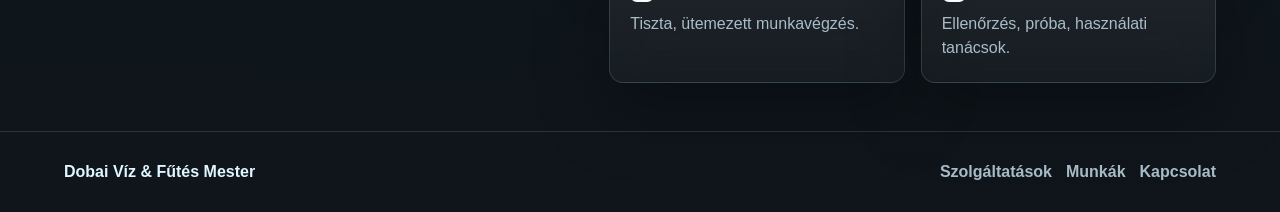
==== commit a445f5de: "Improve homepage card layout and business card portrait" ====
--- a/index.html
+++ b/index.html
@@ -81,6 +81,22 @@
       </div>
     </section>
 
+    <section class="section business-card-showcase" aria-label="Dobai István névjegykártya">
+      <div>
+        <p class="eyebrow">Névjegy</p>
+        <h2>Dobai István egy kattintásra menthető névjegye</h2>
+        <p>A fő elérhetőség azonnal látszik, a szolgáltatások pedig röviden összefoglalják, miben kérhet segítséget.</p>
+        <div class="hero-actions">
+          <a class="btn btn-primary" href="nevjegy/index.html">Névjegy megnyitása</a>
+          <a class="btn btn-secondary" href="tel:+36000000000">Hívás most</a>
+        </div>
+      </div>
+      <a class="business-card-preview" href="nevjegy/index.html" aria-label="Dobai István névjegykártya megnyitása">
+        <img src="nevjegy/dobai-istvan-nevjegy.svg" alt="Dobai István névjegykártya">
+        <span class="water-wave" aria-hidden="true"></span>
+      </a>
+    </section>
+
     <section class="section section-soft split">
       <div>
         <p class="eyebrow">Miért működik?</p>
--- a/assets/css/styles.css
+++ b/assets/css/styles.css
@@ -976,12 +976,15 @@
 .service-card h3 {
   color: var(--ink);
   font-size: 20px;
+  line-height: 1.12;
+  overflow-wrap: anywhere;
 }
 
 .service-card p {
   color: var(--muted);
   margin: 8px 0 12px;
   font-size: 15px;
+  overflow-wrap: break-word;
 }
 
 .text-link {
@@ -1378,3 +1381,211 @@
     padding: 18px;
   }
 }
+
+/* Hero readability fix: keep the long Hungarian headline fully visible. */
+.hero {
+  grid-template-columns: minmax(0, 1.05fr) minmax(390px, .95fr);
+  column-gap: clamp(22px, 3vw, 42px);
+}
+
+.hero h1 {
+  max-width: 900px;
+  font-size: clamp(42px, 4.35vw, 68px);
+  line-height: 1;
+  overflow-wrap: normal;
+}
+
+.home-service-panel,
+.home-service-panel .service-card {
+  min-width: 0;
+}
+
+.home-service-panel .service-card p {
+  overflow-wrap: break-word;
+}
+
+@media (max-width: 1240px) {
+  .hero {
+    grid-template-columns: 1fr;
+    align-items: start;
+  }
+
+  .hero h1 {
+    max-width: 940px;
+  }
+
+  .home-service-panel {
+    grid-template-columns: repeat(3, minmax(0, 1fr));
+  }
+}
+
+@media (max-width: 860px) {
+  .home-service-panel {
+    grid-template-columns: repeat(2, minmax(0, 1fr));
+  }
+}
+
+@media (max-width: 680px) {
+  .hero h1 {
+    font-size: clamp(34px, 11vw, 42px);
+  }
+
+  .home-service-panel {
+    grid-template-columns: 1fr;
+  }
+}
+
+/* Final photo and responsive polish. */
+.service-icon,
+.sample-visual.real-photo,
+.before-after-visual.real-photo {
+  background-image: url("../media/service-photo-grid.png") !important;
+  background-size: 400% 400% !important;
+  background-repeat: no-repeat;
+}
+
+.service-card:nth-child(1) .service-icon,
+.photo-1 { background-position: 0% 0% !important; }
+.service-card:nth-child(2) .service-icon,
+.photo-4 { background-position: 100% 0% !important; }
+.service-card:nth-child(3) .service-icon,
+.photo-7 { background-position: 66.666% 33.333% !important; }
+.service-card:nth-child(4) .service-icon,
+.photo-10 { background-position: 33.333% 66.666% !important; }
+.service-card:nth-child(5) .service-icon,
+.photo-15 { background-position: 66.666% 100% !important; }
+.service-card:nth-child(6) .service-icon,
+.photo-16 { background-position: 100% 100% !important; }
+.service-card:nth-child(7) .service-icon { background-position: 100% 100% !important; }
+
+.photo-2 { background-position: 33.333% 0% !important; }
+.photo-3 { background-position: 66.666% 0% !important; }
+.photo-5 { background-position: 0% 33.333% !important; }
+.photo-6 { background-position: 33.333% 33.333% !important; }
+.photo-8 { background-position: 100% 33.333% !important; }
+.photo-9 { background-position: 0% 66.666% !important; }
+.photo-11 { background-position: 66.666% 66.666% !important; }
+.photo-12 { background-position: 100% 66.666% !important; }
+.photo-13 { background-position: 0% 100% !important; }
+.photo-14 { background-position: 33.333% 100% !important; }
+.photo-17,
+.photo-18,
+.photo-19,
+.photo-20 { background-position: 0% 100% !important; }
+.photo-21,
+.photo-22,
+.photo-23,
+.photo-24 { background-position: 66.666% 100% !important; }
+.photo-25,
+.photo-26,
+.photo-27,
+.photo-28 { background-position: 100% 100% !important; }
+
+.service-icon {
+  flex: 0 0 auto;
+}
+
+.home-service-panel .service-card {
+  min-height: 208px;
+}
+
+.business-card-showcase {
+  display: grid;
+  grid-template-columns: minmax(0, .78fr) minmax(360px, 1.22fr);
+  gap: clamp(24px, 4vw, 54px);
+  align-items: center;
+}
+
+.business-card-showcase p {
+  color: var(--muted);
+  max-width: 620px;
+}
+
+.business-card-preview {
+  position: relative;
+  display: block;
+  overflow: hidden;
+  border-radius: 22px;
+  border: 1px solid rgba(173, 225, 249, .22);
+  box-shadow: 0 30px 90px rgba(0, 0, 0, .36);
+  transform: translateZ(0);
+}
+
+.business-card-preview img {
+  display: block;
+  width: 100%;
+}
+
+.water-wave {
+  position: absolute;
+  inset: auto -8% 0 -8%;
+  height: 32%;
+  pointer-events: none;
+  background:
+    radial-gradient(80% 95% at 18% 0%, rgba(127, 212, 255, .32), transparent 58%),
+    radial-gradient(72% 90% at 78% 12%, rgba(255, 189, 74, .18), transparent 62%),
+    linear-gradient(180deg, rgba(55, 169, 219, .04), rgba(55, 169, 219, .24));
+  filter: blur(.2px);
+  opacity: .78;
+  animation: slowWater 8s ease-in-out infinite alternate;
+}
+
+.water-wave::before,
+.water-wave::after {
+  content: "";
+  position: absolute;
+  left: -10%;
+  right: -10%;
+  top: -28px;
+  height: 58px;
+  background: rgba(127, 212, 255, .28);
+  border-radius: 48% 52% 50% 50%;
+  transform: translateX(-3%);
+  animation: waveDrift 10s linear infinite;
+}
+
+.water-wave::after {
+  top: -18px;
+  opacity: .55;
+  animation-duration: 14s;
+  animation-direction: reverse;
+}
+
+@keyframes slowWater {
+  from { transform: translateY(8px) scaleY(.96); }
+  to { transform: translateY(-8px) scaleY(1.04); }
+}
+
+@keyframes waveDrift {
+  from { transform: translateX(-7%) skewX(-6deg); }
+  to { transform: translateX(7%) skewX(6deg); }
+}
+
+@media (max-width: 1240px) {
+  .hero {
+    grid-template-columns: 1fr;
+  }
+
+  .home-service-panel {
+    width: 100%;
+    grid-template-columns: repeat(2, minmax(0, 1fr));
+  }
+
+  .business-card-showcase {
+    grid-template-columns: 1fr;
+  }
+}
+
+@media (max-width: 760px) {
+  .home-service-panel {
+    grid-template-columns: 1fr;
+  }
+
+  .home-service-panel .service-card {
+    min-height: 0;
+  }
+
+  .business-card-showcase {
+    gap: 20px;
+  }
+}
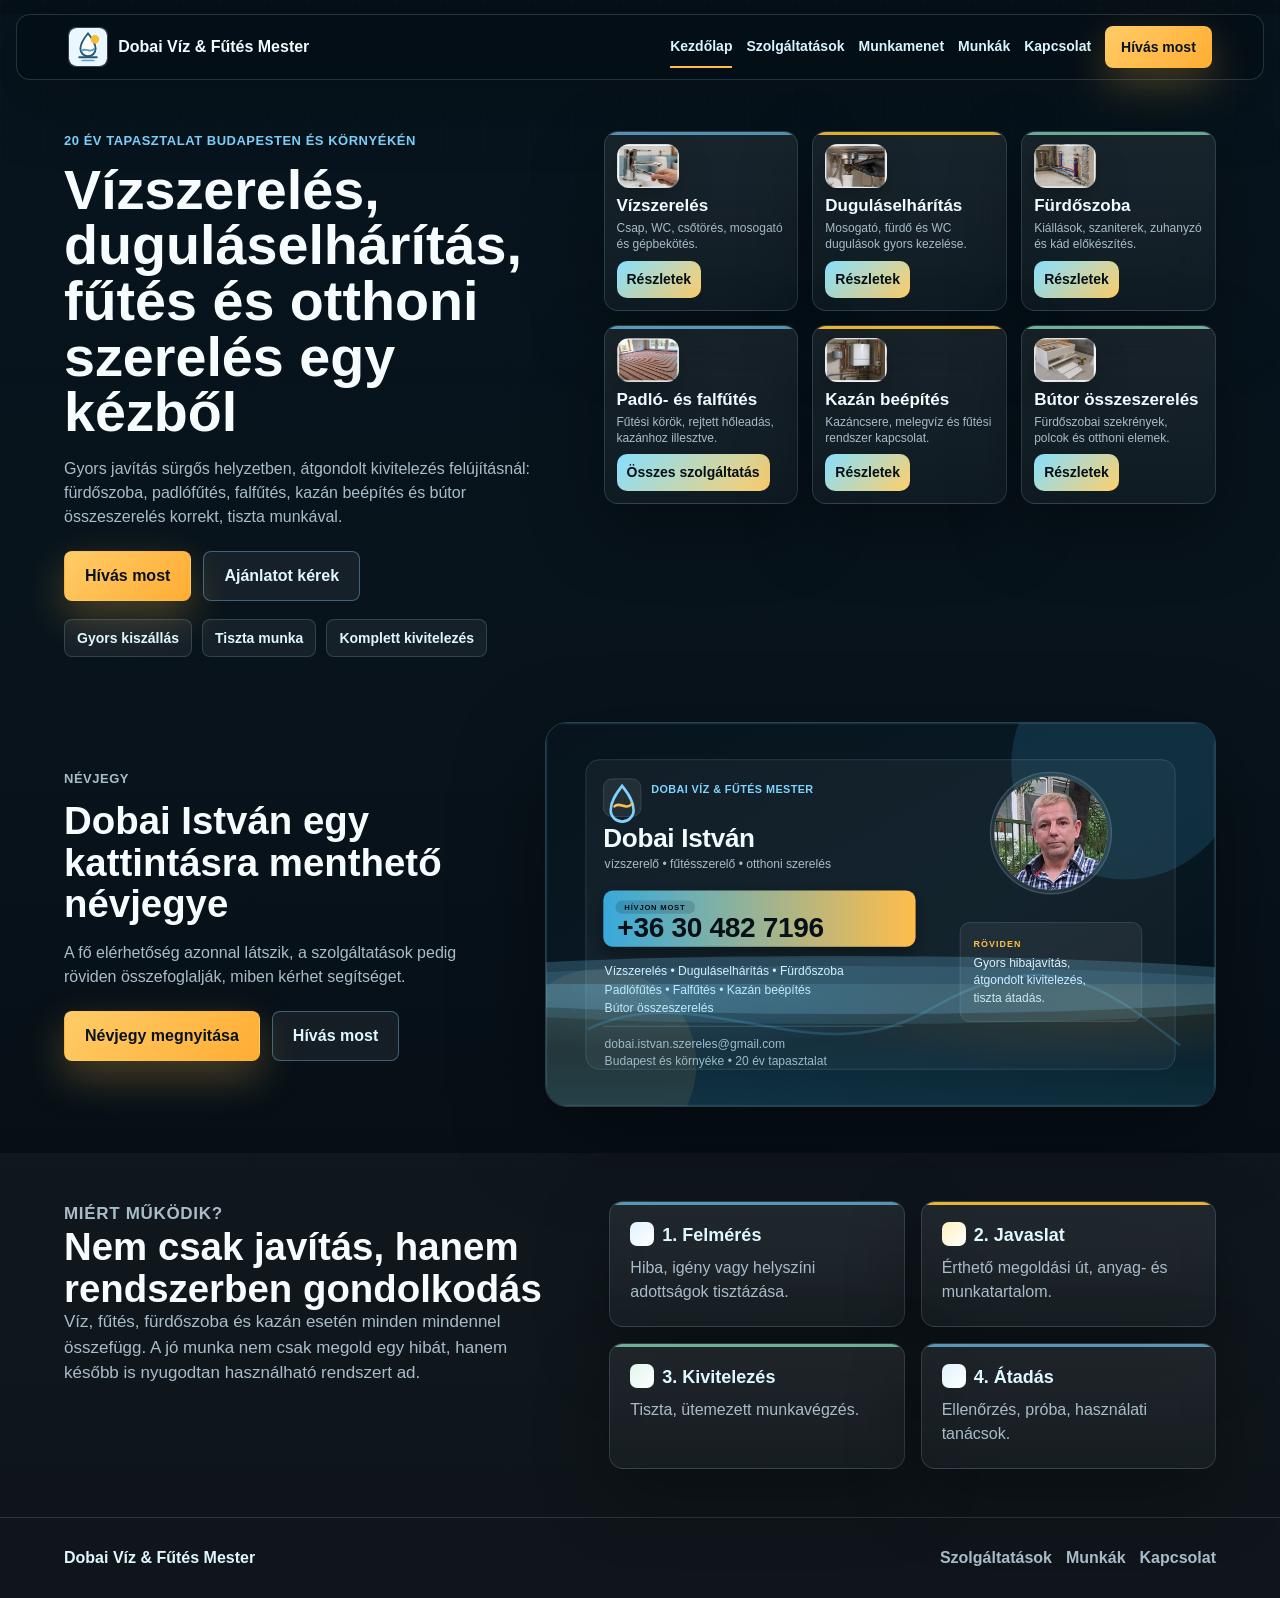
==== commit 9b273e86: "Add logo favicon" ====
--- a/index.html
+++ b/index.html
@@ -5,7 +5,7 @@
   <meta name="viewport" content="width=device-width, initial-scale=1">
   <title>Dobai Víz & Fűtés Mester - vízszerelés és fűtés</title>
   <meta name="description" content="Vízszerelés, duguláselhárítás, fürdőszoba kivitelezés, padlófűtés, falfűtés, kazán beépítés és bútor összeszerelés.">
-  <link rel="stylesheet" href="assets/css/styles.css">
+  <link rel="icon" type="image/svg+xml" href="assets/media/dobai-logo.svg"><link rel="apple-touch-icon" href="assets/media/dobai-logo.svg"><link rel="stylesheet" href="assets/css/styles.css">
 </head>
 <body>
   <header class="site-header">
--- a/assets/css/styles.css
+++ b/assets/css/styles.css
@@ -1486,7 +1486,29 @@
 }
 
 .home-service-panel .service-card {
-  min-height: 208px;
+  min-height: 152px;
+  padding: 12px;
+}
+
+.home-service-panel .service-icon {
+  width: 62px;
+  height: 44px;
+  margin-bottom: 8px;
+}
+
+.home-service-panel .service-card h3 {
+  font-size: 17px;
+}
+
+.home-service-panel .service-card p {
+  margin: 5px 0 8px;
+  font-size: 12px;
+  line-height: 1.35;
+}
+
+.home-service-panel .service-card .text-link {
+  padding-top: 8px;
+  font-size: 14px;
 }
 
 .business-card-showcase {
@@ -1589,3 +1611,38 @@
     gap: 20px;
   }
 }
+
+/* Homepage vertical rhythm: remove the forced empty hero height. */
+.hero {
+  min-height: 0;
+  align-items: start;
+  padding-bottom: clamp(18px, 2.8vw, 32px);
+}
+
+.hero + .business-card-showcase {
+  padding-top: clamp(18px, 2.6vw, 34px);
+}
+
+.business-card-showcase {
+  padding-bottom: clamp(28px, 4vw, 46px);
+}
+
+@media (max-width: 1240px) {
+  .hero {
+    padding-bottom: 18px;
+  }
+
+  .hero + .business-card-showcase {
+    padding-top: 16px;
+  }
+}
+
+@media (min-width: 1180px) {
+  .hero {
+    grid-template-columns: minmax(0, .9fr) minmax(600px, 1.1fr);
+  }
+
+  .home-service-panel {
+    grid-template-columns: repeat(3, minmax(0, 1fr));
+  }
+}
